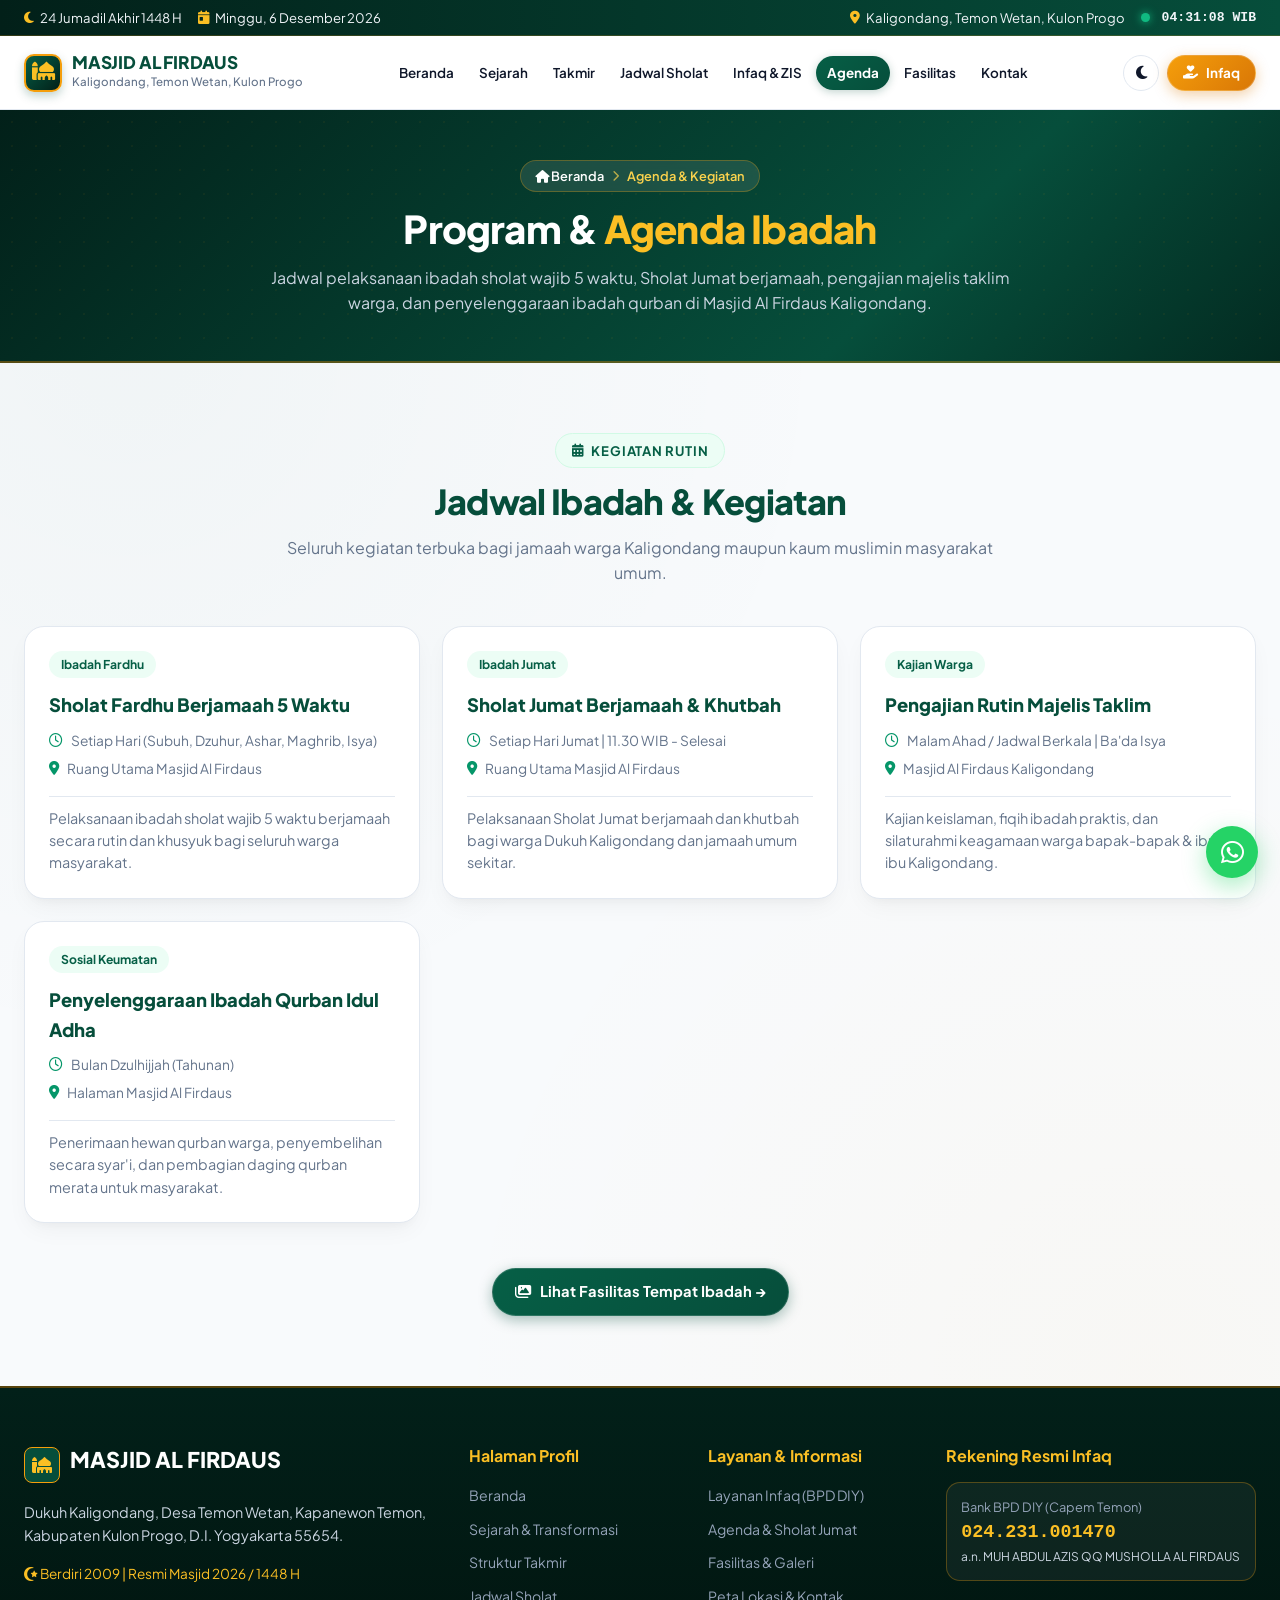
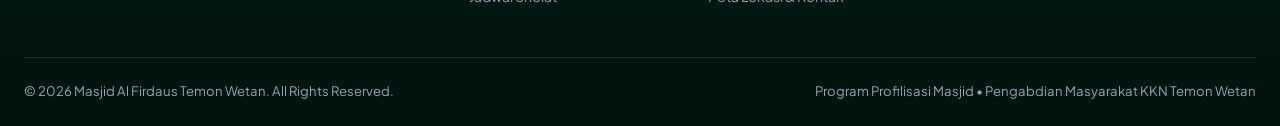
==== agenda.html @ 40cdf9f0 "Inisialisasi Website Resmi Masjid Al Firdaus" ====
<!DOCTYPE html>
<html lang="id" data-theme="light">
<head>
  <meta charset="UTF-8">
  <meta name="viewport" content="width=device-width, initial-scale=1.0">
  <title>Agenda & Program Kegiatan | Masjid Al Firdaus Temon Wetan</title>
  <meta name="description" content="Agenda ibadah rutin, jadwal Sholat Jumat, bimbingan mengaji anak-anak warga, pengajian majelis taklim, dan kegiatan pemuda masjid di Masjid Al Firdaus Kaligondang.">

  <!-- Favicon -->
  <link rel="icon" href="data:image/svg+xml,<svg xmlns=%22http://www.w3.org/2000/svg%22 viewBox=%220 0 100 100%22><text y=%22.9em%22 font-size=%2290%22>🕌</text></svg>">

  <!-- Google Fonts Preconnect -->
  <link rel="preconnect" href="https://fonts.googleapis.com">
  <link rel="preconnect" href="https://fonts.gstatic.com" crossorigin>
  <link href="https://fonts.googleapis.com/css2?family=Amiri:ital,wght@0,400;0,700;1,400&family=Plus+Jakarta+Sans:wght@300;400;500;600;700;800&display=swap" rel="stylesheet">

  <!-- Font Awesome 6 -->
  <link rel="stylesheet" href="https://cdnjs.cloudflare.com/ajax/libs/font-awesome/6.5.1/css/all.min.css" />

  <!-- CSS -->
  <link rel="stylesheet" href="css/animations.css">
  <link rel="stylesheet" href="css/style.css">
</head>
<body>

  <!-- Top Bar -->
  <div class="top-bar">
    <div class="container top-bar-inner">
      <div class="top-bar-left">
        <div class="top-bar-item">
          <i class="fa-solid fa-moon"></i>
          <span id="header-hijri-date">4 Muharram 1448 H</span>
        </div>
        <div class="top-bar-item">
          <i class="fa-solid fa-calendar-day"></i>
          <span id="header-masehi-date">Memuat tanggal...</span>
        </div>
      </div>
      <div class="top-bar-right">
        <div class="top-bar-item">
          <i class="fa-solid fa-location-dot"></i>
          <span>Kaligondang, Temon Wetan, Kulon Progo</span>
        </div>
        <div class="top-bar-item">
          <span class="live-dot"></span>
          <span id="live-clock" style="font-family: monospace; font-weight: 700;">--:--:-- WIB</span>
        </div>
      </div>
    </div>
  </div>

  <!-- Header -->
  <header class="header">
    <div class="container header-inner">
      <a href="index.html" class="brand-logo">
        <div class="logo-emblem">
          <i class="fa-solid fa-mosque"></i>
        </div>
        <div class="brand-text">
          <span class="brand-title">MASJID AL FIRDAUS</span>
          <span class="brand-subtitle">Kaligondang, Temon Wetan, Kulon Progo</span>
        </div>
      </a>

      <nav class="nav-menu" id="nav-menu">
        <a href="index.html" class="nav-link">Beranda</a>
        <a href="sejarah.html" class="nav-link">Sejarah</a>
        <a href="takmir.html" class="nav-link">Takmir</a>
        <a href="jadwal-sholat.html" class="nav-link">Jadwal Sholat</a>
        <a href="infaq.html" class="nav-link">Infaq & ZIS</a>
        <a href="agenda.html" class="nav-link active">Agenda</a>
        <a href="fasilitas.html" class="nav-link">Fasilitas</a>
        <a href="kontak.html" class="nav-link">Kontak</a>
      </nav>

      <div class="nav-actions">
        <button class="btn-icon" id="theme-toggle" title="Ganti Mode Gelap/Terang" aria-label="Ganti Tema">
          <i class="fa-solid fa-moon"></i>
        </button>
        <a href="infaq.html" class="btn btn-gold btn-sm nav-btn-infaq">
          <i class="fa-solid fa-hand-holding-heart"></i> Infaq
        </a>
        <button class="btn-icon mobile-toggle" id="mobile-toggle" aria-label="Buka Menu">
          <i class="fa-solid fa-bars"></i>
        </button>
      </div>
    </div>
  </header>

  <main>
    <!-- Page Header Banner -->
    <section class="page-header-banner">
      <div class="container page-header-content">
        <div class="breadcrumb">
          <a href="index.html"><i class="fa-solid fa-house"></i> Beranda</a>
          <i class="fa-solid fa-chevron-right" style="font-size: 0.7rem; opacity: 0.7;"></i>
          <span>Agenda & Kegiatan</span>
        </div>
        <h1 class="page-banner-title">
          Program & <span>Agenda Ibadah</span>
        </h1>
        <p class="page-banner-desc">
          Jadwal pelaksanaan ibadah sholat wajib 5 waktu, Sholat Jumat berjamaah, pengajian majelis taklim warga, dan penyelenggaraan ibadah qurban di Masjid Al Firdaus Kaligondang.
        </p>
      </div>
    </section>

    <!-- Agenda Content Section -->
    <section class="section">
      <div class="container">
        <div class="section-header">
          <span class="section-badge"><i class="fa-solid fa-calendar-days"></i> Kegiatan Rutin</span>
          <h2 class="section-title">Jadwal Ibadah & Kegiatan</h2>
          <p class="section-subtitle">
            Seluruh kegiatan terbuka bagi jamaah warga Kaligondang maupun kaum muslimin masyarakat umum.
          </p>
        </div>

        <div class="agenda-grid" id="agenda-grid-container">
          <!-- Rendered dynamically by js/app.js -->
        </div>

        <div style="margin-top: 45px; text-align: center;">
          <a href="fasilitas.html" class="btn btn-primary">
            <i class="fa-solid fa-images"></i> Lihat Fasilitas Tempat Ibadah &rarr;
          </a>
        </div>
      </div>
    </section>
  </main>

  <!-- Footer -->
  <footer class="footer">
    <div class="container">
      <div class="footer-grid">
        <div>
          <div style="display: flex; align-items: center; gap: 10px; margin-bottom: 14px;">
            <div style="width: 36px; height: 36px; border-radius: 8px; background: var(--primary-900); border: 1px solid var(--gold-500); display: flex; align-items: center; justify-content: center; color: var(--gold-400);">
              <i class="fa-solid fa-mosque"></i>
            </div>
            <span class="footer-brand-title">MASJID AL FIRDAUS</span>
          </div>
          <p class="footer-desc">
            Dukuh Kaligondang, Desa Temon Wetan, Kapanewon Temon, Kabupaten Kulon Progo, D.I. Yogyakarta 55654.
          </p>
          <div style="font-size: 0.85rem; color: var(--gold-400);">
            <i class="fa-solid fa-star-and-crescent"></i> Berdiri 2009 | Resmi Masjid 2026 / 1448 H
          </div>
        </div>

        <div>
          <h4 class="footer-col-title">Halaman Profil</h4>
          <ul class="footer-links">
            <li><a href="index.html">Beranda</a></li>
            <li><a href="sejarah.html">Sejarah & Transformasi</a></li>
            <li><a href="takmir.html">Struktur Takmir</a></li>
            <li><a href="jadwal-sholat.html">Jadwal Sholat</a></li>
          </ul>
        </div>

        <div>
          <h4 class="footer-col-title">Layanan & Informasi</h4>
          <ul class="footer-links">
            <li><a href="infaq.html">Layanan Infaq (BPD DIY)</a></li>
            <li><a href="agenda.html">Agenda & Sholat Jumat</a></li>
            <li><a href="fasilitas.html">Fasilitas & Galeri</a></li>
            <li><a href="kontak.html">Peta Lokasi & Kontak</a></li>
          </ul>
        </div>

        <div>
          <h4 class="footer-col-title">Rekening Resmi Infaq</h4>
          <div style="background: rgba(255,255,255,0.05); padding: 14px; border-radius: var(--radius-md); border: 1px solid rgba(245,158,11,0.3); margin-bottom: 12px;">
            <div style="font-size: 0.8rem; color: #94a3b8;">Bank BPD DIY (Capem Temon)</div>
            <div style="font-family: monospace; font-size: 1.15rem; font-weight: 800; color: var(--gold-400);">024.231.001470</div>
            <div style="font-size: 0.75rem; color: #cbd5e1;">a.n. MUH ABDUL AZIS QQ MUSHOLLA AL FIRDAUS</div>
          </div>
        </div>
      </div>

      <div class="footer-bottom">
        <div>&copy; 2026 Masjid Al Firdaus Temon Wetan. All Rights Reserved.</div>
        <div>Program Profilisasi Masjid &bull; Pengabdian Masyarakat KKN Temon Wetan</div>
      </div>
    </div>
  </footer>

  <a href="https://wa.me/6281229423441?text=Assalamu%27alaikum%20Pengurus%20Masjid%20Al%20Firdaus%20Temon%20Wetan" target="_blank" rel="noopener noreferrer" class="floating-wa-btn" title="Hubungi Takmir via WhatsApp">
    <i class="fa-brands fa-whatsapp"></i>
  </a>

  <!-- Scripts -->
  <script src="js/data-takmir.js"></script>
  <script src="js/prayer-times.js"></script>
  <script src="js/app.js"></script>
</body>
</html>
---- css/animations.css ----
/**
 * Animations & Micro-interactions - Masjid Al Firdaus
 */

@keyframes fadeIn {
  from {
    opacity: 0;
    transform: translateY(16px);
  }
  to {
    opacity: 1;
    transform: translateY(0);
  }
}

@keyframes fadeInScale {
  from {
    opacity: 0;
    transform: scale(0.95);
  }
  to {
    opacity: 1;
    transform: scale(1);
  }
}

@keyframes pulseGlow {
  0%, 100% {
    box-shadow: 0 0 15px rgba(245, 158, 11, 0.4), 0 0 30px rgba(16, 185, 129, 0.2);
    border-color: rgba(245, 158, 11, 0.8);
  }
  50% {
    box-shadow: 0 0 25px rgba(245, 158, 11, 0.8), 0 0 45px rgba(16, 185, 129, 0.4);
    border-color: rgba(245, 158, 11, 1);
  }
}

@keyframes liveBadgePulse {
  0%, 100% {
    opacity: 1;
    transform: scale(1);
  }
  50% {
    opacity: 0.6;
    transform: scale(1.15);
  }
}

@keyframes floatSoft {
  0%, 100% {
    transform: translateY(0px);
  }
  50% {
    transform: translateY(-8px);
  }
}

@keyframes shimmer {
  0% {
    background-position: -200% 0;
  }
  100% {
    background-position: 200% 0;
  }
}

/* Helper animation classes */
.animate-fade-in {
  animation: fadeIn 0.6s cubic-bezier(0.16, 1, 0.3, 1) forwards;
}

.animate-pulse-glow {
  animation: pulseGlow 2.5s infinite ease-in-out;
}

.animate-float {
  animation: floatSoft 4s ease-in-out infinite;
}

.live-dot {
  display: inline-block;
  width: 9px;
  height: 9px;
  border-radius: 50%;
  background-color: #10b981;
  box-shadow: 0 0 8px #10b981;
  animation: liveBadgePulse 1.8s infinite;
  margin-right: 6px;
}

.gold-shimmer {
  background: linear-gradient(90deg, #f59e0b 0%, #fef3c7 50%, #f59e0b 100%);
  background-size: 200% auto;
  color: transparent;
  -webkit-background-clip: text;
  background-clip: text;
  animation: shimmer 3s infinite linear;
}
---- css/style.css ----
/**
 * Master Stylesheet - Website Resmi Masjid Al Firdaus
 * Lokasi: Kaligondang, Temon Wetan, Kapanewon Temon, Kulon Progo, D.I. Yogyakarta
 */

:root {
  /* Islamic Emerald & Gold Color Tokens */
  --primary-950: #022019;
  --primary-900: #064e3b;
  --primary-800: #065f46;
  --primary-700: #047857;
  --primary-600: #059669;
  --primary-500: #10b981;
  --primary-400: #34d399;
  --primary-100: #d1fae5;
  --primary-50:  #ecfdf5;

  --gold-700: #b45309;
  --gold-600: #d97706;
  --gold-500: #f59e0b;
  --gold-400: #fbbf24;
  --gold-300: #fcd34d;
  --gold-100: #fef3c7;
  --gold-50:  #fffbeb;

  /* Theme Defaults (Light Theme) */
  --bg-body: #f8fafc;
  --bg-surface: #ffffff;
  --bg-surface-alt: #f1f5f9;
  --bg-surface-glass: rgba(255, 255, 255, 0.94);
  --border-color: #e2e8f0;
  --border-light: rgba(226, 232, 240, 0.8);
  --border-gold: rgba(245, 158, 11, 0.35);

  --text-main: #0f172a;
  --text-heading: #064e3b;
  --text-muted: #64748b;
  --text-inverse: #ffffff;

  --card-shadow: 0 10px 25px -5px rgba(0, 0, 0, 0.05), 0 8px 10px -6px rgba(0, 0, 0, 0.03);
  --card-shadow-hover: 0 20px 30px -10px rgba(6, 78, 59, 0.12), 0 10px 15px -5px rgba(245, 158, 11, 0.08);

  --radius-sm: 8px;
  --radius-md: 14px;
  --radius-lg: 20px;
  --radius-full: 9999px;

  --font-sans: 'Plus Jakarta Sans', -apple-system, BlinkMacSystemFont, 'Segoe UI', Roboto, sans-serif;
  --font-arabic: 'Amiri', serif;

  --nav-height: 74px;
  --transition: all 0.25s cubic-bezier(0.4, 0, 0.2, 1);
}

/* Dark Theme Variables */
[data-theme="dark"] {
  --bg-body: #071510;
  --bg-surface: #0e241c;
  --bg-surface-alt: #132f25;
  --bg-surface-glass: rgba(14, 36, 28, 0.95);
  --border-color: #1b4536;
  --border-light: rgba(27, 69, 54, 0.8);
  --border-gold: rgba(245, 158, 11, 0.45);

  --text-main: #e2e8f0;
  --text-heading: #fcd34d;
  --text-muted: #94a3b8;
  --text-inverse: #071510;

  --card-shadow: 0 10px 25px -5px rgba(0, 0, 0, 0.5);
  --card-shadow-hover: 0 20px 35px -10px rgba(16, 185, 129, 0.2), 0 10px 20px -5px rgba(245, 158, 11, 0.15);
}

/* Base & Reset */
*, *::before, *::after {
  box-sizing: border-box;
  margin: 0;
  padding: 0;
}

html {
  scroll-behavior: smooth;
  font-size: 16px;
}

body {
  font-family: var(--font-sans);
  background-color: var(--bg-body);
  color: var(--text-main);
  line-height: 1.6;
  overflow-x: hidden;
  transition: background-color 0.3s ease, color 0.3s ease;
  background-image: 
    radial-gradient(circle at 10% 20%, rgba(6, 78, 59, 0.03) 0%, transparent 40%),
    radial-gradient(circle at 90% 80%, rgba(245, 158, 11, 0.03) 0%, transparent 40%);
}

a {
  text-decoration: none;
  color: inherit;
}

img {
  max-width: 100%;
  height: auto;
  display: block;
}

ul {
  list-style: none;
}

button, input, textarea, select {
  font-family: inherit;
  font-size: inherit;
}

/* Container */
.container {
  width: 100%;
  max-width: 1280px;
  margin: 0 auto;
  padding: 0 24px;
}

/* Section Common */
.section {
  padding: 70px 0;
  position: relative;
}

.section-alt {
  background-color: var(--bg-surface-alt);
}

.section-header {
  text-align: center;
  max-width: 760px;
  margin: 0 auto 40px auto;
}

.section-badge {
  display: inline-flex;
  align-items: center;
  gap: 8px;
  padding: 6px 16px;
  background-color: var(--primary-50);
  color: var(--primary-800);
  border: 1px solid var(--primary-100);
  border-radius: var(--radius-full);
  font-size: 0.82rem;
  font-weight: 700;
  text-transform: uppercase;
  letter-spacing: 0.06em;
  margin-bottom: 12px;
}

[data-theme="dark"] .section-badge {
  background-color: var(--primary-900);
  color: var(--gold-300);
  border-color: var(--border-gold);
}

.section-title {
  font-size: 2.15rem;
  font-weight: 800;
  color: var(--text-heading);
  line-height: 1.25;
  margin-bottom: 12px;
  letter-spacing: -0.02em;
}

.section-subtitle {
  font-size: 1rem;
  color: var(--text-muted);
}

/* Typography Enhancements */
.arabic-text {
  font-family: var(--font-arabic);
  direction: rtl;
  font-size: 1.65rem;
  line-height: 1.85;
  color: var(--gold-600);
}

[data-theme="dark"] .arabic-text {
  color: var(--gold-400);
}

/* ==========================================================================
   MULTI-PAGE BANNER & BREADCRUMB
   ========================================================================== */
.page-header-banner {
  background: linear-gradient(135deg, var(--primary-950) 0%, var(--primary-900) 70%, #032b21 100%);
  color: #ffffff;
  padding: 50px 0 45px 0;
  position: relative;
  overflow: hidden;
  border-bottom: 2px solid var(--border-gold);
}

.page-header-banner::before {
  content: '';
  position: absolute;
  top: 0;
  left: 0;
  width: 100%;
  height: 100%;
  background-image: radial-gradient(rgba(245, 158, 11, 0.15) 1px, transparent 1px);
  background-size: 24px 24px;
  opacity: 0.35;
}

.page-header-content {
  position: relative;
  z-index: 2;
  text-align: center;
  max-width: 820px;
  margin: 0 auto;
}

.breadcrumb {
  display: inline-flex;
  align-items: center;
  gap: 8px;
  background: rgba(255, 255, 255, 0.1);
  backdrop-filter: blur(8px);
  padding: 5px 14px;
  border-radius: var(--radius-full);
  font-size: 0.8rem;
  font-weight: 600;
  color: var(--gold-300);
  margin-bottom: 14px;
  border: 1px solid rgba(245, 158, 11, 0.3);
}

.breadcrumb a {
  color: #ffffff;
  transition: var(--transition);
}

.breadcrumb a:hover {
  color: var(--gold-400);
}

.page-banner-title {
  font-size: 2.4rem;
  font-weight: 800;
  color: #ffffff;
  line-height: 1.2;
  margin-bottom: 12px;
  letter-spacing: -0.02em;
}

.page-banner-title span {
  color: var(--gold-400);
}

.page-banner-desc {
  font-size: 1rem;
  color: #cbd5e1;
  line-height: 1.6;
}

/* ==========================================================================
   TOP BAR (HIJRI DATE & LIVE CLOCK)
   ========================================================================== */
.top-bar {
  background: linear-gradient(90deg, var(--primary-950) 0%, var(--primary-900) 100%);
  color: #f1f5f9;
  font-size: 0.82rem;
  padding: 7px 0;
  border-bottom: 1px solid rgba(245, 158, 11, 0.2);
}

.top-bar-inner {
  display: flex;
  justify-content: space-between;
  align-items: center;
  flex-wrap: wrap;
  gap: 12px;
}

.top-bar-left, .top-bar-right {
  display: flex;
  align-items: center;
  gap: 16px;
}

.top-bar-item {
  display: flex;
  align-items: center;
  gap: 6px;
}

.top-bar-item i {
  color: var(--gold-400);
}

/* ==========================================================================
   HEADER & NAVBAR (CLEAN, PROPORTIONAL & SPACIOUS)
   ========================================================================== */
.header {
  position: sticky;
  top: 0;
  z-index: 1000;
  height: var(--nav-height);
  background-color: var(--bg-surface-glass);
  backdrop-filter: blur(16px);
  -webkit-backdrop-filter: blur(16px);
  border-bottom: 1px solid var(--border-color);
  transition: var(--transition);
}

.header.scrolled {
  box-shadow: 0 4px 20px rgba(0, 0, 0, 0.08);
  height: 66px;
}

.header-inner {
  display: flex;
  justify-content: space-between;
  align-items: center;
  height: 100%;
  gap: 12px;
  width: 100%;
}

.brand-logo {
  display: flex;
  align-items: center;
  gap: 10px;
  flex-shrink: 0;
  text-decoration: none;
}

.logo-emblem {
  width: 38px;
  height: 38px;
  border-radius: 10px;
  background: linear-gradient(135deg, var(--primary-800) 0%, var(--primary-950) 100%);
  border: 2px solid var(--gold-500);
  display: flex;
  align-items: center;
  justify-content: center;
  color: var(--gold-400);
  font-size: 1.15rem;
  box-shadow: 0 4px 10px rgba(6, 78, 59, 0.25);
  flex-shrink: 0;
}

.brand-text {
  display: flex;
  flex-direction: column;
}

.brand-title {
  font-size: 1.08rem;
  font-weight: 800;
  color: var(--text-heading);
  letter-spacing: -0.01em;
  line-height: 1.15;
  white-space: nowrap;
}

.brand-subtitle {
  font-size: 0.72rem;
  color: var(--text-muted);
  font-weight: 500;
  white-space: nowrap;
}

/* Nav Menu: Flex Center, Perfectly Aligned */
.nav-menu {
  display: flex;
  align-items: center;
  justify-content: center;
  gap: 3px;
}

.nav-link {
  display: inline-flex;
  align-items: center;
  justify-content: center;
  text-align: center;
  white-space: nowrap;
  padding: 6px 11px;
  height: 34px;
  border-radius: var(--radius-full);
  font-size: 0.84rem;
  font-weight: 600;
  line-height: 1;
  color: var(--text-main);
  transition: var(--transition);
  text-decoration: none;
}

.nav-link:hover {
  color: var(--primary-700);
  background-color: var(--primary-50);
}

.nav-link.active {
  color: #ffffff;
  background: linear-gradient(135deg, var(--primary-800) 0%, var(--primary-900) 100%);
  box-shadow: 0 2px 8px rgba(6, 78, 59, 0.25);
  font-weight: 700;
}

[data-theme="dark"] .nav-link:hover {
  color: var(--gold-300);
  background-color: var(--primary-900);
}

[data-theme="dark"] .nav-link.active {
  color: #071510;
  background: linear-gradient(135deg, var(--gold-400) 0%, var(--gold-500) 100%);
  box-shadow: 0 2px 10px rgba(245, 158, 11, 0.35);
  font-weight: 800;
}

.nav-actions {
  display: flex;
  align-items: center;
  gap: 8px;
  flex-shrink: 0;
}

.nav-btn-infaq {
  display: inline-flex;
  align-items: center;
  justify-content: center;
  gap: 6px;
  padding: 6px 14px;
  height: 34px;
  font-size: 0.82rem;
  font-weight: 700;
  border-radius: var(--radius-full);
  white-space: nowrap;
  flex-shrink: 0;
}

.btn-icon {
  width: 36px;
  height: 36px;
  border-radius: 50%;
  border: 1px solid var(--border-color);
  background-color: var(--bg-surface);
  color: var(--text-main);
  display: flex;
  align-items: center;
  justify-content: center;
  cursor: pointer;
  transition: var(--transition);
  flex-shrink: 0;
  font-size: 0.95rem;
}

.btn-icon:hover {
  background-color: var(--bg-surface-alt);
  color: var(--gold-600);
  transform: translateY(-2px);
}

.mobile-toggle {
  display: none;
}

/* ==========================================================================
   BUTTONS
   ========================================================================== */
.btn {
  display: inline-flex;
  align-items: center;
  justify-content: center;
  gap: 8px;
  padding: 11px 22px;
  border-radius: var(--radius-full);
  font-weight: 700;
  font-size: 0.92rem;
  cursor: pointer;
  transition: var(--transition);
  border: none;
  text-align: center;
  white-space: nowrap;
}

.btn-primary {
  background: linear-gradient(135deg, var(--primary-800) 0%, var(--primary-900) 100%);
  color: #ffffff;
  box-shadow: 0 4px 14px rgba(6, 78, 59, 0.35);
  border: 1px solid rgba(255, 255, 255, 0.15);
}

.btn-primary:hover {
  background: linear-gradient(135deg, var(--primary-700) 0%, var(--primary-800) 100%);
  box-shadow: 0 6px 20px rgba(6, 78, 59, 0.45);
  transform: translateY(-2px);
}

.btn-gold {
  background: linear-gradient(135deg, var(--gold-500) 0%, var(--gold-600) 100%);
  color: #ffffff;
  box-shadow: 0 4px 14px rgba(217, 119, 6, 0.35);
  border: 1px solid rgba(255, 255, 255, 0.2);
}

.btn-gold:hover {
  background: linear-gradient(135deg, var(--gold-400) 0%, var(--gold-500) 100%);
  box-shadow: 0 6px 20px rgba(217, 119, 6, 0.45);
  transform: translateY(-2px);
}

.btn-outline {
  background-color: transparent;
  color: var(--text-heading);
  border: 2px solid var(--primary-700);
}

.btn-outline:hover {
  background-color: var(--primary-700);
  color: #ffffff;
  transform: translateY(-2px);
}

.btn-sm {
  padding: 7px 15px;
  font-size: 0.84rem;
  height: 36px;
}

/* ==========================================================================
   HERO SECTION
   ========================================================================== */
.hero {
  position: relative;
  min-height: 560px;
  padding: 65px 0 95px 0;
  display: flex;
  align-items: center;
  background: linear-gradient(135deg, var(--primary-950) 0%, var(--primary-900) 60%, #032b21 100%);
  color: #ffffff;
  overflow: hidden;
}

.hero-bg-overlay {
  position: absolute;
  top: 0;
  left: 0;
  width: 100%;
  height: 100%;
  background: url('../assets/images/hero-masjid.jpg') center/cover no-repeat;
  opacity: 0.22;
  filter: saturate(1.2);
  z-index: 1;
}

.hero-pattern {
  position: absolute;
  top: 0;
  left: 0;
  width: 100%;
  height: 100%;
  background-image: radial-gradient(rgba(245, 158, 11, 0.15) 1px, transparent 1px);
  background-size: 24px 24px;
  opacity: 0.4;
  z-index: 2;
}

.hero-content {
  position: relative;
  z-index: 3;
  display: grid;
  grid-template-columns: 1.15fr 0.85fr;
  gap: 40px;
  align-items: center;
}

.hero-badge-group {
  display: flex;
  flex-wrap: wrap;
  gap: 10px;
  margin-bottom: 18px;
}

.hero-badge {
  display: inline-flex;
  align-items: center;
  gap: 8px;
  padding: 5px 13px;
  border-radius: var(--radius-full);
  font-size: 0.8rem;
  font-weight: 700;
  backdrop-filter: blur(8px);
}

.hero-badge.highlight {
  background-color: rgba(245, 158, 11, 0.25);
  color: var(--gold-300);
  border: 1px solid rgba(245, 158, 11, 0.5);
}

.hero-badge.status {
  background-color: rgba(16, 185, 129, 0.25);
  color: #6ee7b7;
  border: 1px solid rgba(16, 185, 129, 0.5);
}

.hero-title {
  font-size: 2.9rem;
  font-weight: 800;
  line-height: 1.15;
  margin-bottom: 16px;
  letter-spacing: -0.02em;
}

.hero-title span {
  color: var(--gold-400);
}

.hero-desc {
  font-size: 1.08rem;
  color: #cbd5e1;
  margin-bottom: 24px;
  max-width: 580px;
  line-height: 1.65;
}

.hero-actions {
  display: flex;
  flex-wrap: wrap;
  gap: 12px;
  margin-bottom: 30px;
}

.hero-stats {
  display: grid;
  grid-template-columns: repeat(3, 1fr);
  gap: 16px;
  padding-top: 22px;
  border-top: 1px solid rgba(255, 255, 255, 0.15);
}

.stat-item {
  display: flex;
  flex-direction: column;
}

.stat-val {
  font-size: 1.55rem;
  font-weight: 800;
  color: var(--gold-400);
  line-height: 1.2;
}

.stat-lbl {
  font-size: 0.8rem;
  color: #94a3b8;
}

.hero-image-card {
  position: relative;
  border-radius: var(--radius-lg);
  overflow: hidden;
  border: 2px solid rgba(245, 158, 11, 0.4);
  box-shadow: 0 25px 50px -12px rgba(0, 0, 0, 0.5);
  background: var(--bg-surface);
}

.hero-image-card img {
  width: 100%;
  height: 380px;
  object-fit: cover;
  transition: transform 0.6s ease;
}

.hero-image-card:hover img {
  transform: scale(1.04);
}

.hero-card-floating {
  position: absolute;
  bottom: 18px;
  left: 18px;
  right: 18px;
  padding: 14px 18px;
  background: rgba(6, 78, 59, 0.88);
  backdrop-filter: blur(12px);
  border: 1px solid rgba(245, 158, 11, 0.3);
  border-radius: var(--radius-md);
  color: #ffffff;
}

.floating-header {
  font-size: 0.82rem;
  color: var(--gold-400);
  font-weight: 700;
  margin-bottom: 3px;
}

.floating-text {
  font-size: 0.92rem;
  font-weight: 600;
}

/* ==========================================================================
   REAL-TIME PRAYER TIMES SECTION
   ========================================================================== */
.prayer-section {
  margin-top: -50px;
  position: relative;
  z-index: 10;
}

.prayer-container-card {
  background: var(--bg-surface);
  border-radius: var(--radius-lg);
  padding: 28px;
  box-shadow: var(--card-shadow-hover);
  border: 1px solid var(--border-color);
}

.prayer-header-bar {
  display: flex;
  justify-content: space-between;
  align-items: center;
  flex-wrap: wrap;
  gap: 16px;
  margin-bottom: 22px;
  padding-bottom: 18px;
  border-bottom: 1px solid var(--border-color);
}

.prayer-title-box {
  display: flex;
  align-items: center;
  gap: 12px;
}

.prayer-icon-badge {
  width: 46px;
  height: 46px;
  border-radius: 12px;
  background: linear-gradient(135deg, var(--primary-700) 0%, var(--primary-900) 100%);
  color: var(--gold-400);
  display: flex;
  align-items: center;
  justify-content: center;
  font-size: 1.4rem;
}

.prayer-main-title {
  font-size: 1.3rem;
  font-weight: 800;
  color: var(--text-heading);
  line-height: 1.2;
}

.prayer-loc-tag {
  font-size: 0.84rem;
  color: var(--text-muted);
}

.prayer-countdown-box {
  display: flex;
  align-items: center;
  gap: 10px;
  background: var(--primary-50);
  padding: 8px 18px;
  border-radius: var(--radius-full);
  border: 1px solid var(--primary-100);
}

[data-theme="dark"] .prayer-countdown-box {
  background: var(--primary-900);
  border-color: var(--border-gold);
}

.countdown-label {
  font-size: 0.84rem;
  color: var(--text-muted);
}

[data-theme="dark"] .countdown-label {
  color: #cbd5e1;
}

.countdown-val {
  font-size: 1.1rem;
  font-weight: 800;
  color: var(--gold-600);
  font-family: monospace;
}

[data-theme="dark"] .countdown-val {
  color: var(--gold-400);
}

.prayer-grid {
  display: grid;
  grid-template-columns: repeat(7, 1fr);
  gap: 12px;
}

.prayer-card {
  background: var(--bg-surface-alt);
  border: 1px solid var(--border-color);
  border-radius: var(--radius-md);
  padding: 16px 10px;
  text-align: center;
  transition: var(--transition);
  position: relative;
  display: flex;
  flex-direction: column;
  align-items: center;
  gap: 5px;
}

.prayer-card:hover {
  transform: translateY(-4px);
  box-shadow: var(--card-shadow);
}

.prayer-card i {
  font-size: 1.2rem;
  color: var(--primary-600);
  margin-bottom: 2px;
}

.prayer-card .prayer-name {
  font-size: 0.9rem;
  font-weight: 700;
  color: var(--text-main);
}

.prayer-card .prayer-time {
  font-size: 1.1rem;
  font-weight: 800;
  color: var(--text-heading);
}

.prayer-badge {
  font-size: 0.68rem;
  padding: 2px 6px;
  border-radius: var(--radius-full);
  font-weight: 700;
  display: none;
}

.prayer-card.next-prayer {
  background: linear-gradient(135deg, var(--primary-800) 0%, var(--primary-950) 100%);
  color: #ffffff;
  border: 2px solid var(--gold-400);
  box-shadow: 0 10px 25px -5px rgba(245, 158, 11, 0.4);
  transform: scale(1.04);
}

.prayer-card.next-prayer i {
  color: var(--gold-400);
}

.prayer-card.next-prayer .prayer-name {
  color: var(--gold-300);
}

.prayer-card.next-prayer .prayer-time {
  color: #ffffff;
}

.prayer-card.next-prayer .prayer-badge {
  display: inline-block;
  background-color: var(--gold-500);
  color: #000000;
}

.prayer-card.active-prayer {
  border-color: var(--primary-500);
  background-color: var(--primary-50);
}

[data-theme="dark"] .prayer-card.active-prayer {
  background-color: var(--primary-900);
}

/* ==========================================================================
   PAGE NAV CARDS (HOME GRID)
   ========================================================================== */
.page-links-grid {
  display: grid;
  grid-template-columns: repeat(auto-fill, minmax(280px, 1fr));
  gap: 22px;
  margin-top: 35px;
}

.page-nav-card {
  background: var(--bg-surface);
  border: 1px solid var(--border-color);
  border-radius: var(--radius-lg);
  padding: 26px 22px;
  box-shadow: var(--card-shadow);
  transition: var(--transition);
  display: flex;
  flex-direction: column;
  align-items: flex-start;
  text-decoration: none;
  color: inherit;
  position: relative;
  overflow: hidden;
}

.page-nav-card:hover {
  transform: translateY(-6px);
  box-shadow: var(--card-shadow-hover);
  border-color: var(--gold-500);
}

.page-nav-card-icon {
  width: 50px;
  height: 50px;
  border-radius: 14px;
  background: linear-gradient(135deg, var(--primary-50) 0%, var(--primary-100) 100%);
  color: var(--primary-800);
  display: flex;
  align-items: center;
  justify-content: center;
  font-size: 1.4rem;
  margin-bottom: 16px;
  border: 1px solid var(--primary-200);
  transition: var(--transition);
}

[data-theme="dark"] .page-nav-card-icon {
  background: linear-gradient(135deg, var(--primary-900) 0%, var(--primary-950) 100%);
  color: var(--gold-400);
  border-color: var(--border-gold);
}

.page-nav-card:hover .page-nav-card-icon {
  background: linear-gradient(135deg, var(--primary-800) 0%, var(--primary-950) 100%);
  color: var(--gold-400);
  transform: scale(1.08);
}

.page-nav-card-title {
  font-size: 1.18rem;
  font-weight: 800;
  color: var(--text-heading);
  margin-bottom: 8px;
}

.page-nav-card-desc {
  font-size: 0.88rem;
  color: var(--text-muted);
  line-height: 1.55;
  margin-bottom: 14px;
}

.page-nav-card-arrow {
  display: inline-flex;
  align-items: center;
  gap: 6px;
  font-size: 0.84rem;
  font-weight: 700;
  color: var(--primary-700);
  margin-top: auto;
  transition: var(--transition);
}

[data-theme="dark"] .page-nav-card-arrow {
  color: var(--gold-400);
}

.page-nav-card:hover .page-nav-card-arrow {
  gap: 10px;
}

/* ==========================================================================
   SEJARAH & TRANSFORMASI (COMPACT JOURNEY STEPS GRID)
   ========================================================================== */
.journey-steps-grid {
  display: grid;
  grid-template-columns: repeat(3, 1fr);
  gap: 20px;
  margin-bottom: 35px;
}

.journey-card {
  background: var(--bg-surface);
  border: 1px solid var(--border-color);
  border-radius: var(--radius-lg);
  padding: 24px;
  box-shadow: var(--card-shadow);
  transition: var(--transition);
  display: flex;
  flex-direction: column;
  position: relative;
}

.journey-card:hover {
  transform: translateY(-4px);
  box-shadow: var(--card-shadow-hover);
  border-color: var(--gold-500);
}

.journey-card.featured {
  background: linear-gradient(135deg, var(--primary-900) 0%, var(--primary-950) 100%);
  border: 2px solid var(--gold-500);
  color: #ffffff;
  box-shadow: 0 12px 30px rgba(6, 78, 59, 0.35);
}

.journey-step-header {
  display: flex;
  justify-content: space-between;
  align-items: center;
  margin-bottom: 14px;
}

.journey-step-badge {
  display: inline-flex;
  align-items: center;
  gap: 6px;
  background: var(--primary-50);
  color: var(--primary-800);
  padding: 4px 10px;
  border-radius: var(--radius-full);
  font-size: 0.76rem;
  font-weight: 700;
  border: 1px solid var(--primary-200);
}

[data-theme="dark"] .journey-step-badge {
  background: var(--primary-900);
  color: var(--gold-300);
  border-color: var(--border-gold);
}

.journey-card.featured .journey-step-badge {
  background: rgba(245, 158, 11, 0.2);
  color: var(--gold-300);
  border-color: rgba(245, 158, 11, 0.5);
}

.journey-step-num {
  width: 30px;
  height: 30px;
  border-radius: 50%;
  background: var(--primary-800);
  color: #ffffff;
  display: flex;
  align-items: center;
  justify-content: center;
  font-size: 0.82rem;
  font-weight: 800;
}

.journey-card.featured .journey-step-num {
  background: var(--gold-500);
  color: #000000;
}

.journey-year {
  font-size: 1.45rem;
  font-weight: 800;
  color: var(--gold-600);
  line-height: 1.15;
}

.journey-card.featured .journey-year {
  color: var(--gold-400);
}

.journey-hijri {
  font-size: 0.8rem;
  color: var(--text-muted);
  font-weight: 600;
  margin-bottom: 10px;
  display: flex;
  align-items: center;
  gap: 5px;
}

.journey-card.featured .journey-hijri {
  color: #cbd5e1;
}

.journey-title {
  font-size: 1.1rem;
  font-weight: 800;
  color: var(--text-heading);
  margin-bottom: 8px;
  line-height: 1.3;
}

.journey-card.featured .journey-title {
  color: #ffffff;
}

.journey-desc {
  font-size: 0.88rem;
  color: var(--text-muted);
  line-height: 1.6;
}

.journey-card.featured .journey-desc {
  color: #e2e8f0;
}

.timeline-year-badge {
  display: inline-block;
  background: linear-gradient(135deg, var(--primary-800) 0%, var(--primary-950) 100%);
  color: var(--gold-400);
  padding: 4px 14px;
  border-radius: var(--radius-full);
  font-size: 0.85rem;
  font-weight: 800;
  margin-bottom: 10px;
  border: 1px solid var(--gold-500);
}

.timeline-title {
  font-size: 1.25rem;
  font-weight: 800;
  color: var(--text-heading);
  margin-bottom: 10px;
}

.timeline-desc {
  font-size: 0.95rem;
  color: var(--text-muted);
  line-height: 1.6;
}

/* ==========================================================================
   STRUKTUR TAKMIR & ORGANOGRAM INTERAKTIF
   ========================================================================== */
.board-highlight-card {
  background: linear-gradient(135deg, var(--primary-900) 0%, var(--primary-950) 100%);
  border: 2px solid var(--gold-500);
  border-radius: var(--radius-lg);
  padding: 30px;
  color: #ffffff;
  margin-bottom: 40px;
  box-shadow: 0 15px 35px rgba(6, 78, 59, 0.35);
}

.board-leader-grid {
  display: grid;
  grid-template-columns: repeat(auto-fit, minmax(240px, 1fr));
  gap: 20px;
}

.board-leader-item {
  background: rgba(255, 255, 255, 0.08);
  border: 1px solid rgba(245, 158, 11, 0.3);
  border-radius: var(--radius-md);
  padding: 20px;
  text-align: center;
}

.board-avatar-circle {
  width: 48px;
  height: 48px;
  border-radius: 50%;
  display: flex;
  align-items: center;
  justify-content: center;
  margin: 0 auto 10px auto;
  font-size: 1.3rem;
}

.board-avatar-circle.gold {
  background: var(--gold-500);
  color: #000000;
}

.board-avatar-circle.emerald {
  background: var(--primary-600);
  color: #ffffff;
}

.board-role-badge {
  font-size: 0.76rem;
  font-weight: 700;
  color: var(--gold-300);
  text-transform: uppercase;
  letter-spacing: 0.05em;
}

.board-leader-name {
  font-size: 1.2rem;
  font-weight: 800;
  margin-top: 4px;
  color: #ffffff;
}

.takmir-filter-nav {
  display: flex;
  flex-wrap: wrap;
  justify-content: center;
  gap: 8px;
  margin-bottom: 35px;
}

.filter-btn {
  padding: 7px 16px;
  border-radius: var(--radius-full);
  border: 1px solid var(--border-color);
  background-color: var(--bg-surface);
  color: var(--text-main);
  font-size: 0.85rem;
  font-weight: 600;
  cursor: pointer;
  transition: var(--transition);
}

.filter-btn:hover, .filter-btn.active {
  background-color: var(--primary-800);
  color: #ffffff;
  border-color: var(--primary-800);
  box-shadow: 0 4px 12px rgba(6, 78, 59, 0.2);
}

[data-theme="dark"] .filter-btn.active {
  background-color: var(--gold-600);
  border-color: var(--gold-500);
  color: #000000;
}

.takmir-grid {
  display: grid;
  grid-template-columns: repeat(auto-fill, minmax(280px, 1fr));
  gap: 22px;
}

.takmir-card {
  background: var(--bg-surface);
  border: 1px solid var(--border-color);
  border-radius: var(--radius-lg);
  padding: 22px;
  box-shadow: var(--card-shadow);
  transition: var(--transition);
  display: flex;
  flex-direction: column;
  position: relative;
}

.takmir-card:hover {
  transform: translateY(-6px);
  box-shadow: var(--card-shadow-hover);
  border-color: var(--border-gold);
}

.takmir-card-header {
  display: flex;
  align-items: center;
  gap: 12px;
  margin-bottom: 14px;
}

.takmir-avatar {
  width: 48px;
  height: 48px;
  border-radius: 12px;
  background: linear-gradient(135deg, var(--primary-50) 0%, var(--primary-100) 100%);
  color: var(--primary-800);
  border: 1px solid var(--primary-300);
  display: flex;
  align-items: center;
  justify-content: center;
  font-size: 1.25rem;
}

[data-theme="dark"] .takmir-avatar {
  background: linear-gradient(135deg, var(--primary-900) 0%, var(--primary-950) 100%);
  color: var(--gold-400);
  border-color: var(--border-gold);
}

.takmir-meta {
  display: flex;
  flex-direction: column;
}

.takmir-name {
  font-size: 1.1rem;
  font-weight: 800;
  color: var(--text-heading);
}

.takmir-role {
  font-size: 0.82rem;
  font-weight: 700;
  color: var(--gold-600);
}

[data-theme="dark"] .takmir-role {
  color: var(--gold-400);
}

.takmir-badge {
  display: inline-block;
  align-self: flex-start;
  padding: 3px 10px;
  border-radius: var(--radius-full);
  font-size: 0.74rem;
  font-weight: 700;
  background-color: var(--primary-50);
  color: var(--primary-800);
  margin-bottom: 10px;
}

[data-theme="dark"] .takmir-badge {
  background-color: var(--primary-900);
  color: #a7f3d0;
}

.takmir-desc {
  font-size: 0.88rem;
  color: var(--text-muted);
  line-height: 1.55;
  margin-top: auto;
}

/* Tasks & Roles Box */
.task-breakdown-box {
  margin-top: 50px;
  background: var(--bg-surface);
  border: 1px solid var(--border-color);
  border-radius: var(--radius-lg);
  padding: 32px;
  box-shadow: var(--card-shadow);
}

.task-column-grid {
  display: grid;
  grid-template-columns: repeat(auto-fit, minmax(280px, 1fr));
  gap: 20px;
}

.task-item-card {
  border-left: 3px solid var(--primary-600);
  padding-left: 14px;
}

.task-item-title {
  color: var(--text-heading);
  font-size: 0.96rem;
  font-weight: 800;
}

.task-item-desc {
  font-size: 0.88rem;
  color: var(--text-muted);
  margin-top: 4px;
  line-height: 1.55;
}

/* Vision Mission Grid */
.vision-mission-grid {
  display: grid;
  grid-template-columns: 1fr 1fr;
  gap: 24px;
  margin-top: 35px;
}

.vision-card, .mission-card {
  background: var(--bg-surface);
  border: 1px solid var(--border-color);
  border-radius: var(--radius-lg);
  padding: 28px;
  box-shadow: var(--card-shadow);
}

.tpa-rismas-grid {
  display: grid;
  grid-template-columns: 1fr 1fr;
  gap: 24px;
  margin-top: 40px;
}

.program-highlight-card {
  background: var(--bg-surface);
  border: 1px solid var(--border-color);
  border-radius: var(--radius-lg);
  padding: 28px;
  box-shadow: var(--card-shadow);
}

/* ==========================================================================
   KANAL INFAQ, SEDEKAH & REKENING BANK BPD DIY
   ========================================================================== */
.infaq-container {
  display: grid;
  grid-template-columns: 1fr 1fr;
  gap: 32px;
  align-items: center;
}

.bank-passbook-card {
  background: linear-gradient(135deg, #0b3b2c 0%, #04241a 100%);
  border: 2px solid var(--gold-500);
  border-radius: var(--radius-lg);
  padding: 28px;
  color: #ffffff;
  box-shadow: 0 20px 40px -10px rgba(6, 78, 59, 0.4), 0 0 20px rgba(245, 158, 11, 0.2);
  position: relative;
  overflow: hidden;
}

.bank-passbook-card::before {
  content: '';
  position: absolute;
  top: -50px;
  right: -50px;
  width: 150px;
  height: 150px;
  border-radius: 50%;
  background: radial-gradient(circle, rgba(245, 158, 11, 0.3) 0%, transparent 70%);
}

.bank-card-top {
  display: flex;
  justify-content: space-between;
  align-items: center;
  margin-bottom: 22px;
}

.bank-brand {
  display: flex;
  align-items: center;
  gap: 10px;
}

.bank-logo-text {
  font-size: 1.3rem;
  font-weight: 800;
  color: #ffffff;
  letter-spacing: -0.01em;
}

.bank-branch-badge {
  background: rgba(245, 158, 11, 0.2);
  color: var(--gold-300);
  border: 1px solid rgba(245, 158, 11, 0.4);
  padding: 4px 10px;
  border-radius: var(--radius-full);
  font-size: 0.76rem;
  font-weight: 700;
}

.account-number-box {
  background: rgba(0, 0, 0, 0.3);
  border: 1px dashed rgba(245, 158, 11, 0.5);
  border-radius: var(--radius-md);
  padding: 14px 18px;
  margin-bottom: 18px;
  display: flex;
  justify-content: space-between;
  align-items: center;
}

.account-num-label {
  font-size: 0.76rem;
  color: #94a3b8;
  text-transform: uppercase;
  margin-bottom: 3px;
}

.account-number {
  font-size: 1.5rem;
  font-weight: 800;
  color: var(--gold-400);
  letter-spacing: 0.08em;
  font-family: monospace;
}

.btn-copy {
  background: var(--gold-500);
  color: #000000;
  border: none;
  padding: 8px 14px;
  border-radius: var(--radius-md);
  font-weight: 700;
  font-size: 0.85rem;
  cursor: pointer;
  display: flex;
  align-items: center;
  gap: 6px;
  transition: var(--transition);
}

.btn-copy:hover {
  background: var(--gold-400);
  transform: scale(1.05);
}

.account-holder-info {
  display: flex;
  flex-direction: column;
  gap: 4px;
  margin-bottom: 20px;
}

.holder-label {
  font-size: 0.78rem;
  color: #cbd5e1;
}

.holder-name {
  font-size: 1.05rem;
  font-weight: 800;
  color: #ffffff;
}

.bank-stamp-indicator {
  display: flex;
  align-items: center;
  gap: 10px;
  font-size: 0.8rem;
  color: #cbd5e1;
  border-top: 1px solid rgba(255, 255, 255, 0.15);
  padding-top: 12px;
}

.infaq-info-card {
  display: flex;
  flex-direction: column;
  gap: 18px;
}

.infaq-feature-box {
  background: var(--bg-surface);
  border: 1px solid var(--border-color);
  border-radius: var(--radius-md);
  padding: 18px;
  display: flex;
  gap: 14px;
  align-items: flex-start;
  box-shadow: var(--card-shadow);
}

.infaq-feature-icon {
  width: 42px;
  height: 42px;
  border-radius: 12px;
  background: var(--primary-50);
  color: var(--primary-700);
  display: flex;
  align-items: center;
  justify-content: center;
  font-size: 1.15rem;
  flex-shrink: 0;
}

[data-theme="dark"] .infaq-feature-icon {
  background: var(--primary-900);
  color: var(--gold-400);
}

.infaq-contacts-group {
  display: flex;
  flex-wrap: wrap;
  gap: 10px;
}

/* ==========================================================================
   AGENDA & PROGRAM KEGIATAN
   ========================================================================== */
.agenda-grid {
  display: grid;
  grid-template-columns: repeat(auto-fill, minmax(340px, 1fr));
  gap: 22px;
}

.agenda-card {
  background: var(--bg-surface);
  border: 1px solid var(--border-color);
  border-radius: var(--radius-lg);
  padding: 24px;
  box-shadow: var(--card-shadow);
  transition: var(--transition);
  display: flex;
  flex-direction: column;
}

.agenda-card:hover {
  transform: translateY(-5px);
  box-shadow: var(--card-shadow-hover);
  border-color: var(--border-gold);
}

.agenda-category {
  display: inline-block;
  align-self: flex-start;
  padding: 4px 12px;
  border-radius: var(--radius-full);
  font-size: 0.76rem;
  font-weight: 700;
  background-color: var(--primary-50);
  color: var(--primary-800);
  margin-bottom: 12px;
}

[data-theme="dark"] .agenda-category {
  background-color: var(--primary-900);
  color: var(--gold-300);
}

.agenda-title {
  font-size: 1.15rem;
  font-weight: 800;
  color: var(--text-heading);
  margin-bottom: 10px;
}

.agenda-meta-item {
  display: flex;
  align-items: center;
  gap: 8px;
  font-size: 0.86rem;
  color: var(--text-muted);
  margin-bottom: 6px;
}

.agenda-meta-item i {
  color: var(--primary-600);
}

.agenda-desc {
  font-size: 0.9rem;
  color: var(--text-muted);
  line-height: 1.55;
  margin-top: 10px;
  padding-top: 10px;
  border-top: 1px solid var(--border-color);
}

/* ==========================================================================
   FASILITAS & GALERI
   ========================================================================== */
.facilities-grid {
  display: grid;
  grid-template-columns: repeat(auto-fill, minmax(320px, 1fr));
  gap: 22px;
  margin-bottom: 45px;
}

.facility-card {
  background: var(--bg-surface);
  border: 1px solid var(--border-color);
  border-radius: var(--radius-lg);
  padding: 22px;
  display: flex;
  gap: 14px;
  box-shadow: var(--card-shadow);
  transition: var(--transition);
}

.facility-card:hover {
  transform: translateY(-4px);
  box-shadow: var(--card-shadow-hover);
  border-color: var(--primary-500);
}

.facility-icon {
  width: 44px;
  height: 44px;
  border-radius: 12px;
  background: linear-gradient(135deg, var(--primary-800) 0%, var(--primary-950) 100%);
  color: var(--gold-400);
  display: flex;
  align-items: center;
  justify-content: center;
  font-size: 1.2rem;
  flex-shrink: 0;
}

.gallery-grid {
  display: grid;
  grid-template-columns: repeat(3, 1fr);
  gap: 18px;
}

.gallery-item {
  position: relative;
  border-radius: var(--radius-lg);
  overflow: hidden;
  box-shadow: var(--card-shadow);
  height: 240px;
  cursor: pointer;
}

.gallery-item img {
  width: 100%;
  height: 100%;
  object-fit: cover;
  transition: transform 0.5s ease;
}

.gallery-item:hover img {
  transform: scale(1.08);
}

.gallery-overlay {
  position: absolute;
  inset: 0;
  background: linear-gradient(to top, rgba(0, 0, 0, 0.8) 0%, transparent 60%);
  display: flex;
  flex-direction: column;
  justify-content: flex-end;
  padding: 18px;
  color: #ffffff;
  opacity: 0;
  transition: var(--transition);
}

.gallery-item:hover .gallery-overlay {
  opacity: 1;
}

.gallery-caption {
  font-weight: 700;
  font-size: 0.96rem;
}

/* ==========================================================================
   LOKASI, PETA, FORM & KONTAK
   ========================================================================== */
.location-grid {
  display: grid;
  grid-template-columns: 1fr 1fr;
  gap: 32px;
}

.location-info-card {
  background: var(--bg-surface);
  border: 1px solid var(--border-color);
  border-radius: var(--radius-lg);
  padding: 28px;
  box-shadow: var(--card-shadow);
  display: flex;
  flex-direction: column;
  gap: 18px;
}

.location-item {
  display: flex;
  gap: 14px;
}

.location-icon {
  width: 42px;
  height: 42px;
  border-radius: 12px;
  background: var(--primary-50);
  color: var(--primary-800);
  display: flex;
  align-items: center;
  justify-content: center;
  font-size: 1.15rem;
  flex-shrink: 0;
}

[data-theme="dark"] .location-icon {
  background: var(--primary-900);
  color: var(--gold-400);
}

.map-container {
  border-radius: var(--radius-lg);
  overflow: hidden;
  box-shadow: var(--card-shadow);
  border: 1px solid var(--border-color);
  min-height: 380px;
}

.map-container iframe {
  width: 100%;
  height: 100%;
  min-height: 380px;
  border: none;
}

/* Form Styling */
.form-input, .form-select, .form-textarea {
  width: 100%;
  padding: 11px 14px;
  border-radius: var(--radius-sm);
  border: 1px solid var(--border-color);
  background: var(--bg-surface);
  color: var(--text-main);
  transition: var(--transition);
  font-size: 0.9rem;
}

.form-input:focus, .form-select:focus, .form-textarea:focus {
  outline: none;
  border-color: var(--primary-500);
  box-shadow: 0 0 0 3px rgba(16, 185, 129, 0.2);
}

/* ==========================================================================
   FAQ & PESAN KONTAK
   ========================================================================== */
.faq-accordion {
  display: flex;
  flex-direction: column;
  gap: 12px;
  max-width: 820px;
  margin: 0 auto;
}

.faq-item {
  background: var(--bg-surface);
  border: 1px solid var(--border-color);
  border-radius: var(--radius-md);
  overflow: hidden;
  box-shadow: var(--card-shadow);
}

.faq-question {
  width: 100%;
  padding: 16px 20px;
  display: flex;
  justify-content: space-between;
  align-items: center;
  font-weight: 700;
  font-size: 0.98rem;
  color: var(--text-heading);
  background: transparent;
  border: none;
  cursor: pointer;
  text-align: left;
}

.faq-question i {
  color: var(--primary-600);
  transition: transform 0.3s ease;
}

.faq-item.active .faq-question i {
  transform: rotate(180deg);
}

.faq-answer {
  padding: 0 20px 16px 20px;
  font-size: 0.92rem;
  color: var(--text-muted);
  line-height: 1.6;
  display: none;
}

.faq-item.active .faq-answer {
  display: block;
}

/* ==========================================================================
   LIGHTBOX MODAL & SCROLL-TO-TOP
   ========================================================================== */
.lightbox-modal {
  position: fixed;
  inset: 0;
  background: rgba(0, 0, 0, 0.9);
  backdrop-filter: blur(10px);
  z-index: 99999;
  display: flex;
  flex-direction: column;
  align-items: center;
  justify-content: center;
  opacity: 0;
  visibility: hidden;
  transition: opacity 0.3s ease, visibility 0.3s ease;
  padding: 20px;
}

.lightbox-modal.open {
  opacity: 1;
  visibility: visible;
}

.lightbox-img-wrapper {
  position: relative;
  max-width: 900px;
  max-height: 80vh;
  display: flex;
  flex-direction: column;
  align-items: center;
}

.lightbox-img {
  max-width: 100%;
  max-height: 75vh;
  border-radius: var(--radius-md);
  box-shadow: 0 20px 50px rgba(0, 0, 0, 0.8);
  border: 2px solid var(--gold-500);
}

.lightbox-caption-text {
  margin-top: 14px;
  color: #ffffff;
  font-weight: 700;
  font-size: 1.05rem;
  text-align: center;
}

.lightbox-close-btn {
  position: absolute;
  top: 25px;
  right: 25px;
  width: 44px;
  height: 44px;
  border-radius: 50%;
  background: rgba(255, 255, 255, 0.15);
  color: #ffffff;
  border: none;
  display: flex;
  align-items: center;
  justify-content: center;
  font-size: 1.3rem;
  cursor: pointer;
  transition: var(--transition);
}

.lightbox-close-btn:hover {
  background: var(--gold-500);
  color: #000000;
  transform: scale(1.1);
}

.scroll-to-top-btn {
  position: fixed;
  bottom: 85px;
  right: 22px;
  width: 44px;
  height: 44px;
  border-radius: 50%;
  background: var(--bg-surface);
  color: var(--primary-700);
  border: 1px solid var(--border-color);
  display: flex;
  align-items: center;
  justify-content: center;
  font-size: 1.05rem;
  box-shadow: 0 6px 18px rgba(0, 0, 0, 0.15);
  cursor: pointer;
  z-index: 850;
  opacity: 0;
  visibility: hidden;
  transform: translateY(20px);
  transition: var(--transition);
}

[data-theme="dark"] .scroll-to-top-btn {
  color: var(--gold-400);
  border-color: var(--border-gold);
}

.scroll-to-top-btn.visible {
  opacity: 1;
  visibility: visible;
  transform: translateY(0);
}

.scroll-to-top-btn:hover {
  background: var(--primary-800);
  color: #ffffff;
  transform: translateY(-4px);
}

/* ==========================================================================
   FOOTER
   ========================================================================== */
.footer {
  background: linear-gradient(180deg, var(--primary-950) 0%, #01130e 100%);
  color: #cbd5e1;
  padding: 55px 0 25px 0;
  border-top: 2px solid var(--border-gold);
}

.footer-grid {
  display: grid;
  grid-template-columns: 2fr 1fr 1fr 1.5fr;
  gap: 32px;
  margin-bottom: 40px;
}

.footer-brand-title {
  font-size: 1.35rem;
  font-weight: 800;
  color: #ffffff;
  margin-bottom: 10px;
}

.footer-desc {
  font-size: 0.9rem;
  line-height: 1.6;
  margin-bottom: 16px;
}

.footer-col-title {
  font-size: 1rem;
  font-weight: 700;
  color: var(--gold-400);
  margin-bottom: 14px;
}

.footer-links li {
  margin-bottom: 8px;
}

.footer-links a {
  font-size: 0.88rem;
  color: #94a3b8;
  transition: var(--transition);
}

.footer-links a:hover {
  color: var(--gold-300);
  padding-left: 4px;
}

.footer-bottom {
  padding-top: 22px;
  border-top: 1px solid rgba(255, 255, 255, 0.1);
  display: flex;
  justify-content: space-between;
  align-items: center;
  flex-wrap: wrap;
  gap: 12px;
  font-size: 0.82rem;
  color: #94a3b8;
}

/* ==========================================================================
   TOAST NOTIFICATION & FLOATING ACTION
   ========================================================================== */
.toast-box {
  position: fixed;
  bottom: 30px;
  right: 30px;
  background: var(--primary-900);
  color: #ffffff;
  border: 1px solid var(--gold-500);
  padding: 12px 20px;
  border-radius: var(--radius-md);
  box-shadow: 0 10px 30px rgba(0, 0, 0, 0.4);
  display: flex;
  align-items: center;
  gap: 10px;
  font-weight: 600;
  font-size: 0.9rem;
  z-index: 9999;
  transform: translateY(100px);
  opacity: 0;
  transition: var(--transition);
}

.toast-box.show {
  transform: translateY(0);
  opacity: 1;
}

.floating-wa-btn {
  position: fixed;
  bottom: 22px;
  right: 22px;
  width: 52px;
  height: 52px;
  border-radius: 50%;
  background: #25d366;
  color: #ffffff;
  display: flex;
  align-items: center;
  justify-content: center;
  font-size: 1.65rem;
  box-shadow: 0 8px 25px rgba(37, 211, 102, 0.4);
  z-index: 900;
  transition: var(--transition);
}

.floating-wa-btn:hover {
  transform: scale(1.1);
  box-shadow: 0 12px 30px rgba(37, 211, 102, 0.6);
}

/* ==========================================================================
   RESPONSIVE DESIGN (TABLET & MOBILE)
   ========================================================================== */
@media (max-width: 1024px) {
  .hero-content {
    grid-template-columns: 1fr;
  }
  .hero-image-card {
    display: none;
  }
  .prayer-grid {
    grid-template-columns: repeat(4, 1fr);
  }
  .journey-steps-grid {
    grid-template-columns: 1fr;
  }
  .infaq-container, .location-grid, .vision-mission-grid, .tpa-rismas-grid {
    grid-template-columns: 1fr;
  }
  .footer-grid {
    grid-template-columns: 1fr 1fr;
  }
}

@media (max-width: 992px) {
  .mobile-toggle {
    display: flex;
  }
  .nav-btn-infaq {
    display: none;
  }
  .nav-menu {
    position: fixed;
    top: var(--nav-height);
    left: 0;
    width: 100%;
    background-color: var(--bg-surface);
    flex-direction: column;
    align-items: stretch;
    padding: 18px;
    gap: 6px;
    border-bottom: 1px solid var(--border-color);
    box-shadow: 0 15px 30px rgba(0, 0, 0, 0.15);
    transform: translateY(-160%);
    transition: transform 0.35s cubic-bezier(0.4, 0, 0.2, 1);
    z-index: 999;
    max-height: calc(100vh - var(--nav-height));
    overflow-y: auto;
  }
  .nav-menu.open {
    transform: translateY(0);
  }
  .nav-link {
    width: 100%;
    justify-content: flex-start;
    height: auto;
    padding: 11px 16px;
    font-size: 0.92rem;
    border-radius: var(--radius-md);
    white-space: normal;
  }
}

@media (max-width: 768px) {
  .hero-title {
    font-size: 2.2rem;
  }
  .prayer-grid {
    grid-template-columns: repeat(2, 1fr);
  }
  .gallery-grid {
    grid-template-columns: 1fr;
  }
  .footer-grid {
    grid-template-columns: 1fr;
  }
}
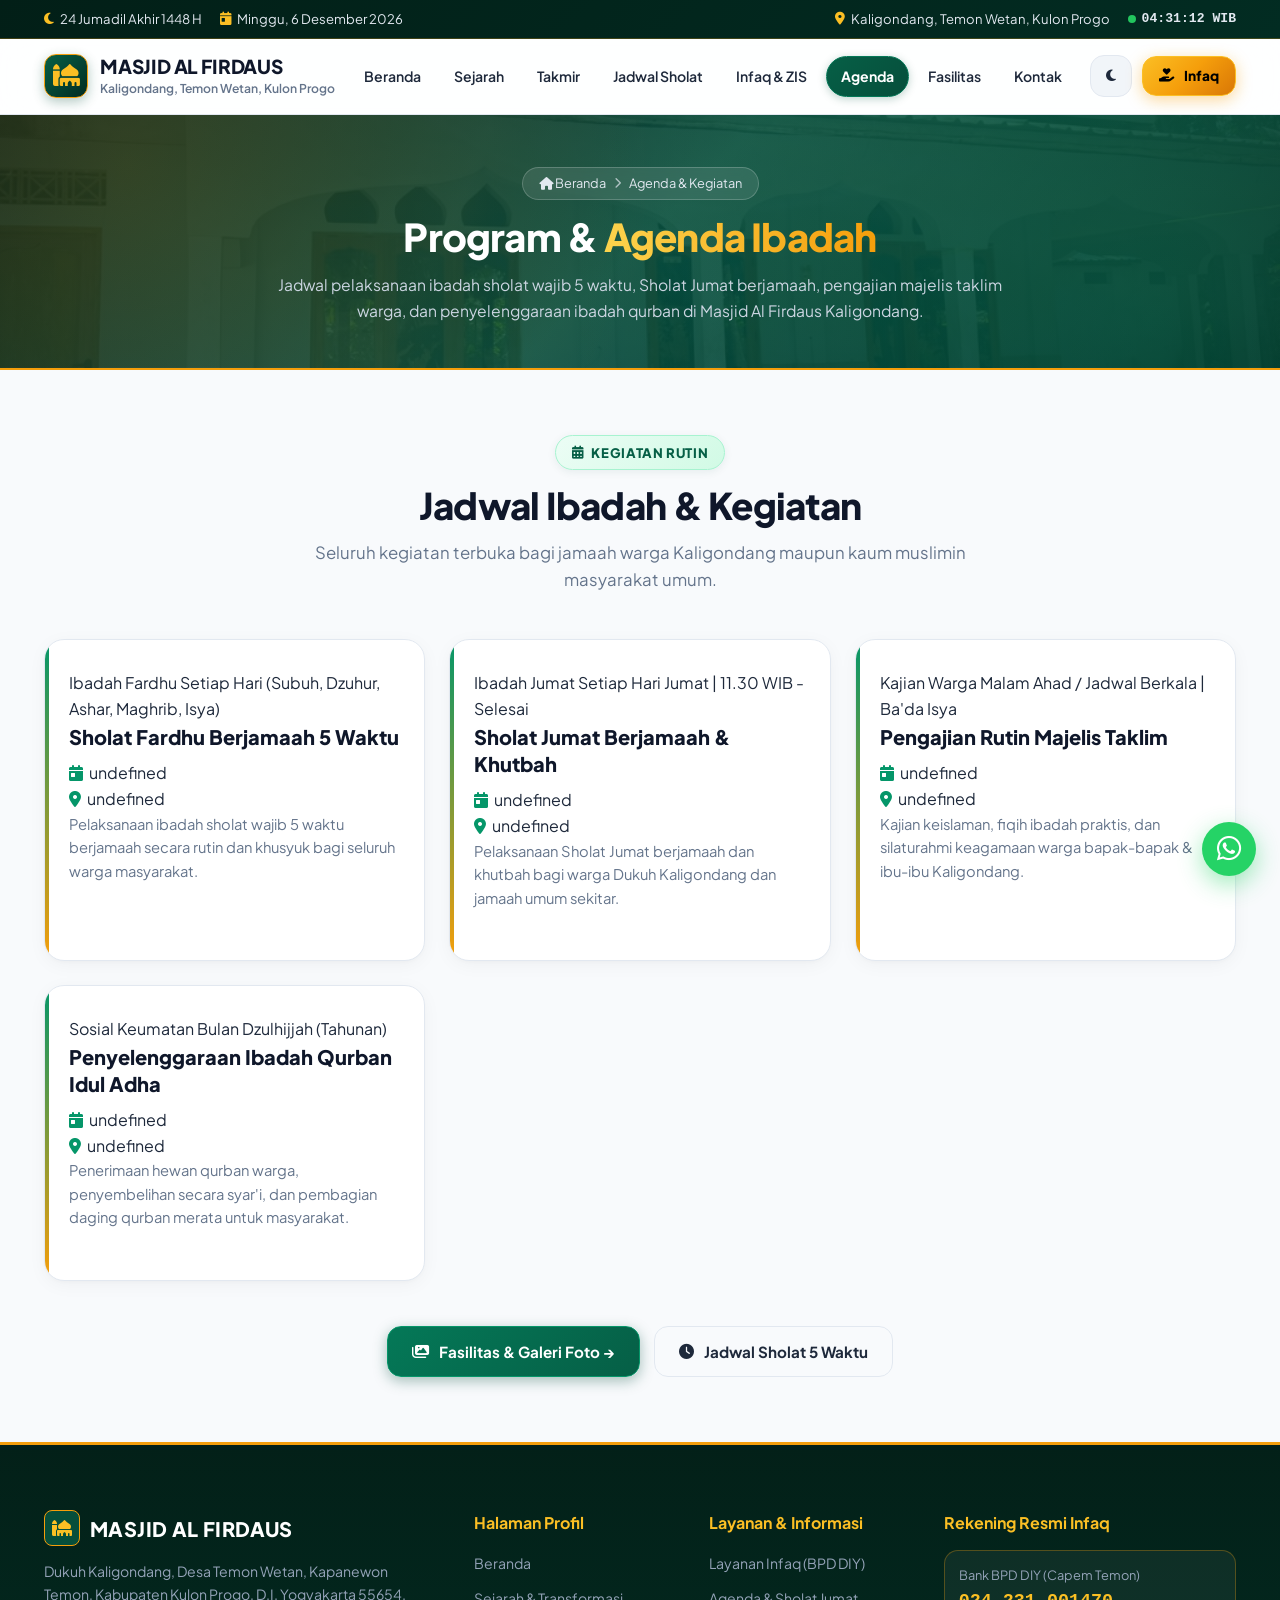
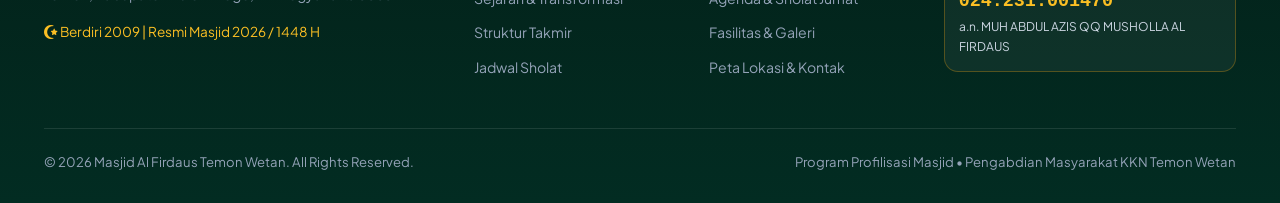
==== commit d6b5f6e2: "feat: perombakan total arsitektur modular css/js, foto asli masjid, dan penyempurnaan menyeluruh ui/" ====
--- a/agenda.html
+++ b/agenda.html
@@ -17,9 +17,10 @@
   <!-- Font Awesome 6 -->
   <link rel="stylesheet" href="https://cdnjs.cloudflare.com/ajax/libs/font-awesome/6.5.1/css/all.min.css" />
 
-  <!-- CSS -->
+  <!-- Modular CSS -->
   <link rel="stylesheet" href="css/animations.css">
-  <link rel="stylesheet" href="css/style.css">
+  <link rel="stylesheet" href="css/global.css">
+  <link rel="stylesheet" href="css/agenda.css">
 </head>
 <body>
 
@@ -120,9 +121,13 @@
           <!-- Rendered dynamically by js/app.js -->
         </div>
 
-        <div style="margin-top: 45px; text-align: center;">
+        <!-- Next Navigation Actions -->
+        <div style="margin-top: 45px; text-align: center; display: flex; justify-content: center; gap: 14px; flex-wrap: wrap;">
           <a href="fasilitas.html" class="btn btn-primary">
-            <i class="fa-solid fa-images"></i> Lihat Fasilitas Tempat Ibadah &rarr;
+            <i class="fa-solid fa-images"></i> Fasilitas & Galeri Foto &rarr;
+          </a>
+          <a href="jadwal-sholat.html" class="btn btn-outline">
+            <i class="fa-solid fa-clock"></i> Jadwal Sholat 5 Waktu
           </a>
         </div>
       </div>
@@ -189,9 +194,10 @@
     <i class="fa-brands fa-whatsapp"></i>
   </a>
 
-  <!-- Scripts -->
+  <!-- Modular Scripts -->
   <script src="js/data-takmir.js"></script>
   <script src="js/prayer-times.js"></script>
-  <script src="js/app.js"></script>
+  <script src="js/global.js"></script>
+  <script src="js/agenda.js"></script>
 </body>
 </html>
--- a/css/animations.css
+++ b/css/animations.css
@@ -1,11 +1,13 @@
 /**
  * Animations & Micro-interactions - Masjid Al Firdaus
+ * Kumpulan Keyframes, Transisi Halus, dan Efek Interaktif
  */
 
-@keyframes fadeIn {
+/* Fade In Up */
+@keyframes fadeInUp {
   from {
     opacity: 0;
-    transform: translateY(16px);
+    transform: translateY(18px);
   }
   to {
     opacity: 1;
@@ -13,49 +15,68 @@
   }
 }
 
-@keyframes fadeInScale {
-  from {
-    opacity: 0;
-    transform: scale(0.95);
+.animate-fade-in {
+  animation: fadeInUp 0.45s cubic-bezier(0.16, 1, 0.3, 1) forwards;
+}
+
+/* Subtle Floating */
+@keyframes floatSubtle {
+  0%, 100% {
+    transform: translateY(0);
   }
-  to {
-    opacity: 1;
-    transform: scale(1);
+  50% {
+    transform: translateY(-5px);
   }
 }
 
-@keyframes pulseGlow {
-  0%, 100% {
-    box-shadow: 0 0 15px rgba(245, 158, 11, 0.4), 0 0 30px rgba(16, 185, 129, 0.2);
-    border-color: rgba(245, 158, 11, 0.8);
+.animate-float {
+  animation: floatSubtle 4s ease-in-out infinite;
+}
+
+/* Pulse Dot for Live Indicator */
+@keyframes pulseDot {
+  0% {
+    transform: scale(0.95);
+    box-shadow: 0 0 0 0 rgba(34, 197, 94, 0.7);
   }
-  50% {
-    box-shadow: 0 0 25px rgba(245, 158, 11, 0.8), 0 0 45px rgba(16, 185, 129, 0.4);
-    border-color: rgba(245, 158, 11, 1);
+  70% {
+    transform: scale(1.15);
+    box-shadow: 0 0 0 8px rgba(34, 197, 94, 0);
+  }
+  100% {
+    transform: scale(0.95);
+    box-shadow: 0 0 0 0 rgba(34, 197, 94, 0);
   }
 }
 
-@keyframes liveBadgePulse {
-  0%, 100% {
-    opacity: 1;
-    transform: scale(1);
+.live-dot {
+  width: 8px;
+  height: 8px;
+  background-color: #22c55e;
+  border-radius: 50%;
+  display: inline-block;
+  animation: pulseDot 2s infinite;
+}
+
+/* Pulse for WhatsApp Floating Button */
+@keyframes pulseWa {
+  0% {
+    box-shadow: 0 0 0 0 rgba(37, 211, 102, 0.6);
   }
-  50% {
-    opacity: 0.6;
-    transform: scale(1.15);
+  70% {
+    box-shadow: 0 0 0 14px rgba(37, 211, 102, 0);
+  }
+  100% {
+    box-shadow: 0 0 0 0 rgba(37, 211, 102, 0);
   }
 }
 
-@keyframes floatSoft {
-  0%, 100% {
-    transform: translateY(0px);
-  }
-  50% {
-    transform: translateY(-8px);
-  }
+.floating-wa-btn {
+  animation: pulseWa 2.8s infinite;
 }
 
-@keyframes shimmer {
+/* Shimmer Highlight Effect */
+@keyframes shimmerGlow {
   0% {
     background-position: -200% 0;
   }
@@ -64,35 +85,22 @@
   }
 }
 
-/* Helper animation classes */
-.animate-fade-in {
-  animation: fadeIn 0.6s cubic-bezier(0.16, 1, 0.3, 1) forwards;
+.shimmer-badge {
+  background: linear-gradient(90deg, rgba(245, 158, 11, 0.15) 0%, rgba(245, 158, 11, 0.4) 50%, rgba(245, 158, 11, 0.15) 100%);
+  background-size: 200% 100%;
+  animation: shimmerGlow 3s infinite;
 }
 
-.animate-pulse-glow {
-  animation: pulseGlow 2.5s infinite ease-in-out;
+/* Halo Glow for Active Prayer Card */
+@keyframes haloGlow {
+  0%, 100% {
+    box-shadow: 0 8px 24px rgba(6, 78, 59, 0.4), 0 0 12px rgba(245, 158, 11, 0.2);
+  }
+  50% {
+    box-shadow: 0 12px 30px rgba(6, 78, 59, 0.6), 0 0 20px rgba(245, 158, 11, 0.45);
+  }
 }
 
-.animate-float {
-  animation: floatSoft 4s ease-in-out infinite;
+.prayer-card.next-prayer {
+  animation: haloGlow 3s ease-in-out infinite;
 }
-
-.live-dot {
-  display: inline-block;
-  width: 9px;
-  height: 9px;
-  border-radius: 50%;
-  background-color: #10b981;
-  box-shadow: 0 0 8px #10b981;
-  animation: liveBadgePulse 1.8s infinite;
-  margin-right: 6px;
-}
-
-.gold-shimmer {
-  background: linear-gradient(90deg, #f59e0b 0%, #fef3c7 50%, #f59e0b 100%);
-  background-size: 200% auto;
-  color: transparent;
-  -webkit-background-clip: text;
-  background-clip: text;
-  animation: shimmer 3s infinite linear;
-}
--- a/css/global.css
+++ b/css/global.css
@@ -0,0 +1,913 @@
+/**
+ * Global Design System & Common Components - Masjid Al Firdaus
+ * Terdiri dari CSS Tokens, Typography, Header, Topbar, Footer, Buttons, Toast & Floating Actions
+ */
+
+/* ==========================================================================
+   CSS CUSTOM PROPERTIES (DESIGN SYSTEM TOKENS)
+   ========================================================================== */
+:root {
+  /* Islamic Deep Emerald Palette */
+  --primary-50: #ecfdf5;
+  --primary-100: #d1fae5;
+  --primary-200: #a7f3d0;
+  --primary-300: #6ee7b7;
+  --primary-400: #34d399;
+  --primary-500: #10b981;
+  --primary-600: #059669;
+  --primary-700: #047857;
+  --primary-800: #065f46;
+  --primary-900: #064e3b;
+  --primary-950: #022c22;
+
+  /* Warm Gold Palette */
+  --gold-50: #fffbeb;
+  --gold-100: #fef3c7;
+  --gold-200: #fde68a;
+  --gold-300: #fcd34d;
+  --gold-400: #fbbf24;
+  --gold-500: #f59e0b;
+  --gold-600: #d97706;
+  --gold-700: #b45309;
+
+  /* Neutral Slate (Light Mode) */
+  --bg-body: #f8fafc;
+  --bg-surface: #ffffff;
+  --bg-surface-alt: #f1f5f9;
+  --text-main: #1e293b;
+  --text-muted: #64748b;
+  --text-heading: #0f172a;
+  --border-color: #e2e8f0;
+  --border-light: #f1f5f9;
+  --border-gold: rgba(245, 158, 11, 0.4);
+
+  /* Glassmorphism Tokens */
+  --glass-bg: rgba(255, 255, 255, 0.85);
+  --glass-border: rgba(255, 255, 255, 0.25);
+  --glass-shadow: 0 8px 32px rgba(0, 0, 0, 0.08);
+
+  /* Shadows & Elevation */
+  --card-shadow: 0 4px 20px -2px rgba(0, 0, 0, 0.05), 0 2px 6px -1px rgba(0, 0, 0, 0.03);
+  --card-shadow-hover: 0 16px 36px -4px rgba(6, 78, 59, 0.18), 0 4px 12px -2px rgba(0, 0, 0, 0.05);
+  --hero-shadow: 0 20px 40px -15px rgba(6, 78, 59, 0.35);
+  --gold-glow: 0 4px 20px rgba(245, 158, 11, 0.3);
+
+  /* Dimensions & Spacing */
+  --radius-sm: 8px;
+  --radius-md: 14px;
+  --radius-lg: 20px;
+  --radius-full: 9999px;
+  --nav-height: 76px;
+  --transition: all 0.28s cubic-bezier(0.4, 0, 0.2, 1);
+}
+
+/* Dark Mode Tokens */
+[data-theme="dark"] {
+  --bg-body: #071813;
+  --bg-surface: #0d2820;
+  --bg-surface-alt: #13352b;
+  --text-main: #cbd5e1;
+  --text-muted: #94a3b8;
+  --text-heading: #f8fafc;
+  --border-color: #1a4237;
+  --border-light: #13352b;
+  --border-gold: rgba(245, 158, 11, 0.35);
+  --glass-bg: rgba(13, 40, 32, 0.85);
+  --glass-border: rgba(245, 158, 11, 0.15);
+  --glass-shadow: 0 8px 32px rgba(0, 0, 0, 0.4);
+  --card-shadow: 0 4px 20px -2px rgba(0, 0, 0, 0.5);
+  --card-shadow-hover: 0 16px 36px -4px rgba(0, 0, 0, 0.7), 0 0 20px rgba(245, 158, 11, 0.2);
+}
+
+/* ==========================================================================
+   BASE & RESET
+   ========================================================================== */
+*, *::before, *::after {
+  box-sizing: border-box;
+  margin: 0;
+  padding: 0;
+}
+
+html {
+  scroll-behavior: smooth;
+  font-size: 16px;
+}
+
+body {
+  font-family: 'Plus Jakarta Sans', -apple-system, BlinkMacSystemFont, 'Segoe UI', Roboto, sans-serif;
+  background-color: var(--bg-body);
+  color: var(--text-main);
+  line-height: 1.65;
+  transition: background-color 0.3s ease, color 0.3s ease;
+  overflow-x: hidden;
+}
+
+.arabic-text {
+  font-family: 'Amiri', serif;
+  font-weight: 700;
+  direction: rtl;
+  letter-spacing: 0.02em;
+}
+
+a {
+  color: inherit;
+  text-decoration: none;
+  transition: var(--transition);
+}
+
+ul, ol {
+  list-style: none;
+}
+
+img {
+  max-width: 100%;
+  height: auto;
+  display: block;
+}
+
+/* Container & Layout */
+.container {
+  width: 100%;
+  max-width: 1240px;
+  margin-left: auto;
+  margin-right: auto;
+  padding-left: 24px;
+  padding-right: 24px;
+}
+
+.section {
+  padding: 65px 0;
+  position: relative;
+}
+
+.section-alt {
+  background-color: var(--bg-surface-alt);
+}
+
+.section-header {
+  text-align: center;
+  max-width: 740px;
+  margin: 0 auto 45px auto;
+}
+
+.section-badge {
+  display: inline-flex;
+  align-items: center;
+  gap: 8px;
+  background: linear-gradient(135deg, var(--primary-50) 0%, var(--primary-100) 100%);
+  color: var(--primary-800);
+  padding: 6px 16px;
+  border-radius: var(--radius-full);
+  font-size: 0.82rem;
+  font-weight: 800;
+  letter-spacing: 0.05em;
+  text-transform: uppercase;
+  margin-bottom: 12px;
+  border: 1px solid var(--primary-200);
+  box-shadow: 0 2px 8px rgba(6, 78, 59, 0.08);
+}
+
+[data-theme="dark"] .section-badge {
+  background: linear-gradient(135deg, var(--primary-900) 0%, #064e3b 100%);
+  color: var(--gold-300);
+  border-color: var(--border-gold);
+}
+
+.section-title {
+  font-size: 2.3rem;
+  font-weight: 800;
+  color: var(--text-heading);
+  letter-spacing: -0.02em;
+  line-height: 1.25;
+  margin-bottom: 12px;
+}
+
+.section-subtitle {
+  font-size: 1.05rem;
+  color: var(--text-muted);
+  line-height: 1.6;
+}
+
+/* ==========================================================================
+   BUTTONS & UI CONTROLS (LUXURY HOVER & GLOW)
+   ========================================================================== */
+.btn {
+  display: inline-flex;
+  align-items: center;
+  justify-content: center;
+  gap: 10px;
+  padding: 12px 24px;
+  border-radius: var(--radius-md);
+  font-weight: 700;
+  font-size: 0.95rem;
+  cursor: pointer;
+  border: none;
+  transition: var(--transition);
+  text-align: center;
+  position: relative;
+  overflow: hidden;
+}
+
+.btn:active {
+  transform: scale(0.98);
+}
+
+.btn-primary {
+  background: linear-gradient(135deg, var(--primary-700) 0%, var(--primary-800) 100%);
+  color: #ffffff;
+  box-shadow: 0 4px 14px rgba(6, 78, 59, 0.35);
+  border: 1px solid var(--primary-600);
+}
+
+.btn-primary:hover {
+  background: linear-gradient(135deg, var(--primary-600) 0%, var(--primary-700) 100%);
+  transform: translateY(-2px) scale(1.02);
+  box-shadow: 0 8px 22px rgba(6, 78, 59, 0.45);
+  color: #ffffff;
+}
+
+.btn-gold {
+  background: linear-gradient(135deg, var(--gold-400) 0%, var(--gold-500) 50%, var(--gold-600) 100%);
+  color: #000000;
+  font-weight: 800;
+  box-shadow: 0 4px 16px rgba(245, 158, 11, 0.4);
+  border: 1px solid var(--gold-400);
+}
+
+.btn-gold:hover {
+  background: linear-gradient(135deg, var(--gold-300) 0%, var(--gold-400) 50%, var(--gold-500) 100%);
+  transform: translateY(-2px) scale(1.02);
+  box-shadow: 0 8px 25px rgba(245, 158, 11, 0.55);
+  color: #000000;
+}
+
+.btn-outline {
+  background-color: transparent;
+  color: var(--text-main);
+  border: 1px solid var(--border-color);
+}
+
+.btn-outline:hover {
+  background-color: var(--bg-surface-alt);
+  border-color: var(--primary-600);
+  color: var(--primary-700);
+}
+
+.btn-sm {
+  padding: 8px 16px;
+  font-size: 0.85rem;
+}
+
+.btn-icon {
+  width: 42px;
+  height: 42px;
+  border-radius: var(--radius-md);
+  display: inline-flex;
+  align-items: center;
+  justify-content: center;
+  background-color: var(--bg-surface-alt);
+  border: 1px solid var(--border-color);
+  color: var(--text-main);
+  cursor: pointer;
+  transition: var(--transition);
+}
+
+.btn-icon:hover {
+  background-color: var(--primary-50);
+  color: var(--primary-700);
+  border-color: var(--primary-300);
+  transform: translateY(-2px);
+}
+
+[data-theme="dark"] .btn-icon:hover {
+  background-color: var(--primary-900);
+  color: var(--gold-400);
+  border-color: var(--border-gold);
+}
+
+/* ==========================================================================
+   TOP BAR & FROSTED GLASS HEADER
+   ========================================================================== */
+.top-bar {
+  background: linear-gradient(135deg, #021f17 0%, var(--primary-950) 100%);
+  color: #e2e8f0;
+  font-size: 0.82rem;
+  padding: 8px 0;
+  border-bottom: 1px solid rgba(245, 158, 11, 0.25);
+}
+
+.top-bar-inner {
+  display: flex;
+  justify-content: space-between;
+  align-items: center;
+  flex-wrap: wrap;
+  gap: 10px;
+}
+
+.top-bar-left, .top-bar-right {
+  display: flex;
+  align-items: center;
+  gap: 18px;
+}
+
+.top-bar-item {
+  display: flex;
+  align-items: center;
+  gap: 6px;
+}
+
+.top-bar-item i {
+  color: var(--gold-400);
+}
+
+/* Frosted Glass Header */
+.header {
+  position: sticky;
+  top: 0;
+  z-index: 1000;
+  background-color: var(--glass-bg);
+  backdrop-filter: blur(16px);
+  -webkit-backdrop-filter: blur(16px);
+  border-bottom: 1px solid var(--border-color);
+  height: var(--nav-height);
+  transition: var(--transition);
+}
+
+.header.scrolled {
+  box-shadow: 0 10px 30px -5px rgba(0, 0, 0, 0.12);
+  border-bottom-color: var(--border-gold);
+}
+
+.header-inner {
+  display: flex;
+  justify-content: space-between;
+  align-items: center;
+  height: 100%;
+}
+
+.brand-logo {
+  display: flex;
+  align-items: center;
+  gap: 12px;
+}
+
+.logo-emblem {
+  width: 44px;
+  height: 44px;
+  border-radius: 12px;
+  background: linear-gradient(135deg, var(--primary-800) 0%, var(--primary-950) 100%);
+  display: flex;
+  align-items: center;
+  justify-content: center;
+  color: var(--gold-400);
+  font-size: 1.35rem;
+  border: 1px solid var(--gold-500);
+  box-shadow: 0 4px 12px rgba(6, 78, 59, 0.3);
+  flex-shrink: 0;
+  transition: var(--transition);
+}
+
+.brand-logo:hover .logo-emblem {
+  transform: rotate(-5deg) scale(1.05);
+}
+
+.brand-text {
+  display: flex;
+  flex-direction: column;
+}
+
+.brand-title {
+  font-size: 1.2rem;
+  font-weight: 800;
+  color: var(--text-heading);
+  letter-spacing: -0.01em;
+  line-height: 1.2;
+}
+
+.brand-subtitle {
+  font-size: 0.76rem;
+  color: var(--text-muted);
+  font-weight: 600;
+}
+
+/* Nav Menu */
+.nav-menu {
+  display: flex;
+  align-items: center;
+  gap: 5px;
+}
+
+.nav-link {
+  font-size: 0.88rem;
+  font-weight: 600;
+  color: var(--text-main);
+  padding: 8px 14px;
+  border-radius: var(--radius-full);
+  display: inline-flex;
+  align-items: center;
+  white-space: nowrap;
+  transition: var(--transition);
+}
+
+.nav-link:hover {
+  color: var(--primary-800);
+  background-color: var(--primary-50);
+}
+
+[data-theme="dark"] .nav-link:hover {
+  color: var(--gold-300);
+  background-color: var(--primary-900);
+}
+
+.nav-link.active {
+  color: #ffffff;
+  font-weight: 700;
+  background: linear-gradient(135deg, var(--primary-800) 0%, var(--primary-900) 100%);
+  border: 1px solid var(--primary-700);
+  box-shadow: 0 2px 8px rgba(6, 78, 59, 0.25);
+}
+
+[data-theme="dark"] .nav-link.active {
+  color: #000000;
+  background: linear-gradient(135deg, var(--gold-400) 0%, var(--gold-500) 100%);
+  border-color: var(--gold-400);
+  box-shadow: 0 2px 10px rgba(245, 158, 11, 0.3);
+}
+
+.nav-actions {
+  display: flex;
+  align-items: center;
+  gap: 10px;
+}
+
+.mobile-toggle {
+  display: none;
+}
+
+/* ==========================================================================
+   PAGE HEADER BANNER (SUB-PAGES LUXURY GLOW)
+   ========================================================================== */
+.page-header-banner {
+  background-image: linear-gradient(135deg, rgba(2, 31, 23, 0.92) 0%, rgba(6, 78, 59, 0.86) 50%, rgba(2, 44, 34, 0.94) 100%),
+                    url('../assets/images/hero-masjid.jpg');
+  background-size: cover;
+  background-position: center;
+  background-repeat: no-repeat;
+  color: #ffffff;
+  padding: 52px 0 44px;
+  position: relative;
+  overflow: hidden;
+  border-bottom: 2px solid var(--gold-500);
+}
+
+.page-header-banner::before {
+  content: '';
+  position: absolute;
+  inset: 0;
+  background-image: radial-gradient(circle at 10% 20%, rgba(245, 158, 11, 0.15) 0%, transparent 45%),
+                    radial-gradient(circle at 90% 80%, rgba(16, 185, 129, 0.18) 0%, transparent 50%);
+  pointer-events: none;
+}
+
+.page-header-content {
+  position: relative;
+  z-index: 1;
+  text-align: center;
+  max-width: 800px;
+  margin: 0 auto;
+}
+
+.breadcrumb {
+  display: inline-flex;
+  align-items: center;
+  gap: 8px;
+  background: rgba(255, 255, 255, 0.1);
+  padding: 5px 16px;
+  border-radius: var(--radius-full);
+  font-size: 0.8rem;
+  color: #e2e8f0;
+  margin-bottom: 14px;
+  backdrop-filter: blur(8px);
+  border: 1px solid rgba(255, 255, 255, 0.2);
+}
+
+.breadcrumb a:hover {
+  color: var(--gold-300);
+}
+
+.page-banner-title {
+  font-size: 2.4rem;
+  font-weight: 800;
+  letter-spacing: -0.02em;
+  line-height: 1.2;
+  margin-bottom: 12px;
+}
+
+.page-banner-title span {
+  color: var(--gold-400);
+  background: linear-gradient(to right, var(--gold-300), var(--gold-500));
+  -webkit-background-clip: text;
+  -webkit-text-fill-color: transparent;
+}
+
+.page-banner-desc {
+  font-size: 0.98rem;
+  color: #cbd5e1;
+  line-height: 1.65;
+}
+
+/* ==========================================================================
+   FOOTER
+   ========================================================================== */
+.footer {
+  background: linear-gradient(180deg, #032018 0%, var(--primary-950) 100%);
+  color: #e2e8f0;
+  padding: 65px 0 30px;
+  border-top: 3px solid var(--gold-500);
+}
+
+.footer-grid {
+  display: grid;
+  grid-template-columns: 2fr 1fr 1fr 1.5fr;
+  gap: 40px;
+  margin-bottom: 40px;
+}
+
+.footer-brand-title {
+  font-size: 1.25rem;
+  font-weight: 800;
+  color: #ffffff;
+  letter-spacing: 0.02em;
+}
+
+.footer-desc {
+  font-size: 0.88rem;
+  color: #94a3b8;
+  line-height: 1.6;
+  margin-bottom: 16px;
+}
+
+.footer-col-title {
+  font-size: 1rem;
+  font-weight: 700;
+  color: var(--gold-400);
+  margin-bottom: 14px;
+}
+
+.footer-links li {
+  margin-bottom: 8px;
+}
+
+.footer-links a {
+  font-size: 0.88rem;
+  color: #94a3b8;
+  transition: var(--transition);
+}
+
+.footer-links a:hover {
+  color: var(--gold-300);
+  padding-left: 4px;
+}
+
+.footer-bottom {
+  padding-top: 22px;
+  border-top: 1px solid rgba(255, 255, 255, 0.1);
+  display: flex;
+  justify-content: space-between;
+  align-items: center;
+  flex-wrap: wrap;
+  gap: 12px;
+  font-size: 0.82rem;
+  color: #94a3b8;
+}
+
+/* ==========================================================================
+   TOAST NOTIFICATION & FLOATING ACTION BUTTONS
+   ========================================================================== */
+.toast-box {
+  position: fixed;
+  bottom: 30px;
+  right: 30px;
+  background: var(--primary-900);
+  color: #ffffff;
+  border: 1px solid var(--gold-500);
+  padding: 12px 22px;
+  border-radius: var(--radius-full);
+  box-shadow: 0 12px 35px rgba(0, 0, 0, 0.45), 0 0 15px rgba(245, 158, 11, 0.25);
+  display: flex;
+  align-items: center;
+  gap: 10px;
+  font-weight: 700;
+  font-size: 0.9rem;
+  z-index: 9999;
+  transform: translateY(100px);
+  opacity: 0;
+  transition: var(--transition);
+}
+
+.toast-box.show {
+  transform: translateY(0);
+  opacity: 1;
+}
+
+.floating-wa-btn {
+  position: fixed;
+  bottom: 24px;
+  right: 24px;
+  width: 54px;
+  height: 54px;
+  border-radius: 50%;
+  background: #25d366;
+  color: #ffffff;
+  display: flex;
+  align-items: center;
+  justify-content: center;
+  font-size: 1.75rem;
+  box-shadow: 0 8px 25px rgba(37, 211, 102, 0.45);
+  z-index: 900;
+  transition: var(--transition);
+}
+
+.floating-wa-btn:hover {
+  transform: scale(1.1);
+  box-shadow: 0 12px 30px rgba(37, 211, 102, 0.65);
+}
+
+.scroll-to-top-btn {
+  position: fixed;
+  bottom: 24px;
+  left: 24px;
+  width: 46px;
+  height: 46px;
+  border-radius: 50%;
+  background: var(--bg-surface);
+  color: var(--primary-700);
+  border: 1px solid var(--border-color);
+  display: flex;
+  align-items: center;
+  justify-content: center;
+  font-size: 1.1rem;
+  box-shadow: 0 6px 18px rgba(0, 0, 0, 0.15);
+  cursor: pointer;
+  z-index: 850;
+  opacity: 0;
+  visibility: hidden;
+  transform: translateY(20px);
+  transition: var(--transition);
+}
+
+.scroll-to-top-btn.visible {
+  opacity: 1;
+  visibility: visible;
+  transform: translateY(0);
+}
+
+.scroll-to-top-btn:hover {
+  background: var(--primary-700);
+  color: #ffffff;
+  border-color: var(--primary-700);
+  transform: translateY(-3px);
+}
+
+/* ==========================================================================
+   SHARED CROSS-PAGE UTILITIES & CARDS
+   ========================================================================== */
+.task-breakdown-box {
+  background: var(--bg-surface);
+  border: 1px solid var(--border-color);
+  border-radius: var(--radius-lg);
+  padding: 30px 26px;
+  box-shadow: var(--card-shadow);
+  margin-top: 35px;
+}
+
+.task-column-grid {
+  display: grid;
+  grid-template-columns: repeat(auto-fit, minmax(260px, 1fr));
+  gap: 20px;
+  margin-top: 20px;
+}
+
+.task-item-card {
+  background: var(--bg-surface-alt);
+  border-radius: var(--radius-md);
+  padding: 20px 18px;
+  border-left: 4px solid var(--primary-600);
+  transition: var(--transition);
+}
+
+.task-item-card:hover {
+  transform: translateY(-3px);
+  border-left-color: var(--gold-500);
+}
+
+.task-item-title {
+  font-size: 0.98rem;
+  font-weight: 800;
+  color: var(--text-heading);
+  margin-bottom: 6px;
+}
+
+.task-item-desc {
+  font-size: 0.88rem;
+  color: var(--text-muted);
+  line-height: 1.55;
+}
+
+.infaq-feature-icon {
+  width: 42px;
+  height: 42px;
+  border-radius: 12px;
+  background: var(--primary-50);
+  color: var(--primary-800);
+  display: flex;
+  align-items: center;
+  justify-content: center;
+  font-size: 1.2rem;
+  flex-shrink: 0;
+}
+
+[data-theme="dark"] .infaq-feature-icon {
+  background: var(--primary-900);
+  color: var(--gold-400);
+}
+
+.board-highlight-card {
+  background: linear-gradient(135deg, var(--primary-900) 0%, var(--primary-950) 100%);
+  border: 2px solid var(--gold-500);
+  border-radius: var(--radius-lg);
+  padding: 32px 26px;
+  color: #ffffff;
+  box-shadow: 0 15px 35px rgba(6, 78, 59, 0.35), 0 0 20px rgba(245, 158, 11, 0.15);
+}
+
+/* ==========================================================================
+   GLOBAL RESPONSIVE BREAKPOINTS (TABLET & MOBILE)
+   ========================================================================== */
+@media (max-width: 992px) {
+  .mobile-toggle {
+    display: flex;
+  }
+  .nav-btn-infaq {
+    display: none;
+  }
+  .nav-menu {
+    position: fixed;
+    top: var(--nav-height);
+    left: 0;
+    width: 100%;
+    background-color: var(--bg-surface);
+    flex-direction: column;
+    align-items: stretch;
+    padding: 18px 16px 24px;
+    gap: 6px;
+    border-bottom: 1px solid var(--border-color);
+    box-shadow: 0 15px 35px rgba(0, 0, 0, 0.25);
+    transform: translateY(-160%);
+    transition: transform 0.35s cubic-bezier(0.4, 0, 0.2, 1);
+    z-index: 999;
+    max-height: calc(100vh - var(--nav-height));
+    overflow-y: auto;
+  }
+  .nav-menu.open {
+    transform: translateY(0);
+  }
+  .nav-link {
+    width: 100%;
+    justify-content: flex-start;
+    height: auto;
+    padding: 12px 18px;
+    font-size: 0.95rem;
+    font-weight: 700;
+    border-radius: var(--radius-md);
+    white-space: normal;
+  }
+}
+
+@media (max-width: 768px) {
+  .container {
+    padding: 0 16px;
+  }
+  .section {
+    padding: 40px 0;
+  }
+  .section-header {
+    margin-bottom: 26px;
+  }
+  .section-title {
+    font-size: 1.75rem;
+    line-height: 1.25;
+  }
+  .section-subtitle {
+    font-size: 0.9rem;
+    line-height: 1.55;
+  }
+
+  /* Top Bar Slim */
+  .top-bar {
+    padding: 6px 0;
+    font-size: 0.72rem;
+  }
+  .top-bar-inner {
+    display: flex;
+    justify-content: space-between;
+    align-items: center;
+    flex-wrap: nowrap;
+    gap: 8px;
+  }
+  .top-bar-left .top-bar-item:nth-child(2),
+  .top-bar-right .top-bar-item:nth-child(1) {
+    display: none !important;
+  }
+
+  /* Header */
+  .header {
+    height: 64px;
+  }
+  .brand-logo {
+    gap: 8px;
+    max-width: calc(100% - 90px);
+    overflow: hidden;
+  }
+  .logo-emblem {
+    width: 38px;
+    height: 38px;
+    font-size: 1.15rem;
+    border-radius: 10px;
+    flex-shrink: 0;
+  }
+  .brand-title {
+    font-size: 0.96rem;
+    white-space: nowrap;
+    overflow: hidden;
+    text-overflow: ellipsis;
+  }
+  .brand-subtitle {
+    font-size: 0.65rem;
+    max-width: 160px;
+    white-space: nowrap;
+    overflow: hidden;
+    text-overflow: ellipsis;
+  }
+
+  /* Page Header Banner */
+  .page-header-banner {
+    padding: 32px 0 26px;
+  }
+  .page-banner-title {
+    font-size: 1.75rem;
+    line-height: 1.25;
+    margin-bottom: 8px;
+  }
+  .page-banner-desc {
+    font-size: 0.88rem;
+    line-height: 1.5;
+  }
+  .breadcrumb {
+    font-size: 0.75rem;
+    padding: 4px 12px;
+    margin-bottom: 8px;
+  }
+
+  /* Floating Buttons */
+  .floating-wa-btn {
+    bottom: 18px;
+    right: 18px;
+    width: 50px;
+    height: 50px;
+    font-size: 1.55rem;
+  }
+  .scroll-to-top-btn {
+    bottom: 18px;
+    left: 18px;
+    width: 44px;
+    height: 44px;
+    font-size: 1.05rem;
+  }
+  .toast-box {
+    left: 16px;
+    right: 16px;
+    bottom: 22px;
+    width: auto;
+    font-size: 0.84rem;
+    padding: 12px 16px;
+    text-align: center;
+    justify-content: center;
+  }
+
+  /* Footer */
+  .footer {
+    padding: 40px 0 24px;
+  }
+  .footer-grid {
+    grid-template-columns: 1fr;
+    gap: 24px;
+  }
+  .footer-bottom {
+    flex-direction: column;
+    text-align: center;
+    gap: 6px;
+    padding-top: 18px;
+    font-size: 0.78rem;
+  }
+}
--- a/css/agenda.css
+++ b/css/agenda.css
@@ -0,0 +1,139 @@
+/**
+ * Agenda & Kegiatan Page Styling - Masjid Al Firdaus
+ * Khusus Halaman Agenda (Kartu Kegiatan, Sholat Jumat & Pengajian)
+ */
+
+/* ==========================================================================
+   AGENDA CARDS GRID
+   ========================================================================== */
+.agenda-grid {
+  display: grid;
+  grid-template-columns: repeat(auto-fit, minmax(320px, 1fr));
+  gap: 24px;
+}
+
+.agenda-card {
+  background: var(--bg-surface);
+  border: 1px solid var(--border-color);
+  border-radius: var(--radius-lg);
+  padding: 30px 24px;
+  box-shadow: var(--card-shadow);
+  transition: var(--transition);
+  display: flex;
+  flex-direction: column;
+  position: relative;
+  overflow: hidden;
+}
+
+.agenda-card::before {
+  content: '';
+  position: absolute;
+  top: 0;
+  left: 0;
+  width: 4px;
+  height: 100%;
+  background: linear-gradient(to bottom, var(--primary-600), var(--gold-500));
+}
+
+.agenda-card:hover {
+  transform: translateY(-5px);
+  box-shadow: var(--card-shadow-hover);
+  border-color: var(--primary-400);
+}
+
+.agenda-header-row {
+  display: flex;
+  justify-content: space-between;
+  align-items: center;
+  margin-bottom: 16px;
+}
+
+.agenda-category-badge {
+  display: inline-flex;
+  align-items: center;
+  gap: 6px;
+  font-size: 0.76rem;
+  font-weight: 800;
+  text-transform: uppercase;
+  padding: 4px 12px;
+  border-radius: var(--radius-full);
+  background: var(--primary-50);
+  color: var(--primary-800);
+  border: 1px solid var(--primary-200);
+}
+
+[data-theme="dark"] .agenda-category-badge {
+  background: var(--primary-900);
+  color: var(--gold-300);
+  border-color: var(--border-gold);
+}
+
+.agenda-schedule-pill {
+  display: inline-flex;
+  align-items: center;
+  gap: 6px;
+  font-size: 0.8rem;
+  font-weight: 700;
+  color: var(--gold-600);
+  background: rgba(245, 158, 11, 0.1);
+  padding: 4px 10px;
+  border-radius: var(--radius-full);
+}
+
+[data-theme="dark"] .agenda-schedule-pill {
+  color: var(--gold-300);
+  background: rgba(245, 158, 11, 0.18);
+}
+
+.agenda-title {
+  font-size: 1.25rem;
+  font-weight: 800;
+  color: var(--text-heading);
+  margin-bottom: 10px;
+  line-height: 1.35;
+}
+
+.agenda-desc {
+  font-size: 0.92rem;
+  color: var(--text-muted);
+  line-height: 1.6;
+  margin-bottom: 20px;
+  flex-grow: 1;
+}
+
+.agenda-meta-row {
+  display: flex;
+  align-items: center;
+  gap: 16px;
+  font-size: 0.82rem;
+  color: var(--text-muted);
+  padding-top: 14px;
+  border-top: 1px solid var(--border-light);
+}
+
+.agenda-meta-item {
+  display: flex;
+  align-items: center;
+  gap: 6px;
+}
+
+.agenda-meta-item i {
+  color: var(--primary-600);
+}
+
+[data-theme="dark"] .agenda-meta-item i {
+  color: var(--gold-400);
+}
+
+/* ==========================================================================
+   AGENDA RESPONSIVE BREAKPOINTS
+   ========================================================================== */
+@media (max-width: 768px) {
+  .agenda-grid {
+    grid-template-columns: 1fr;
+    gap: 16px;
+  }
+  .agenda-card {
+    padding: 22px 18px;
+  }
+}
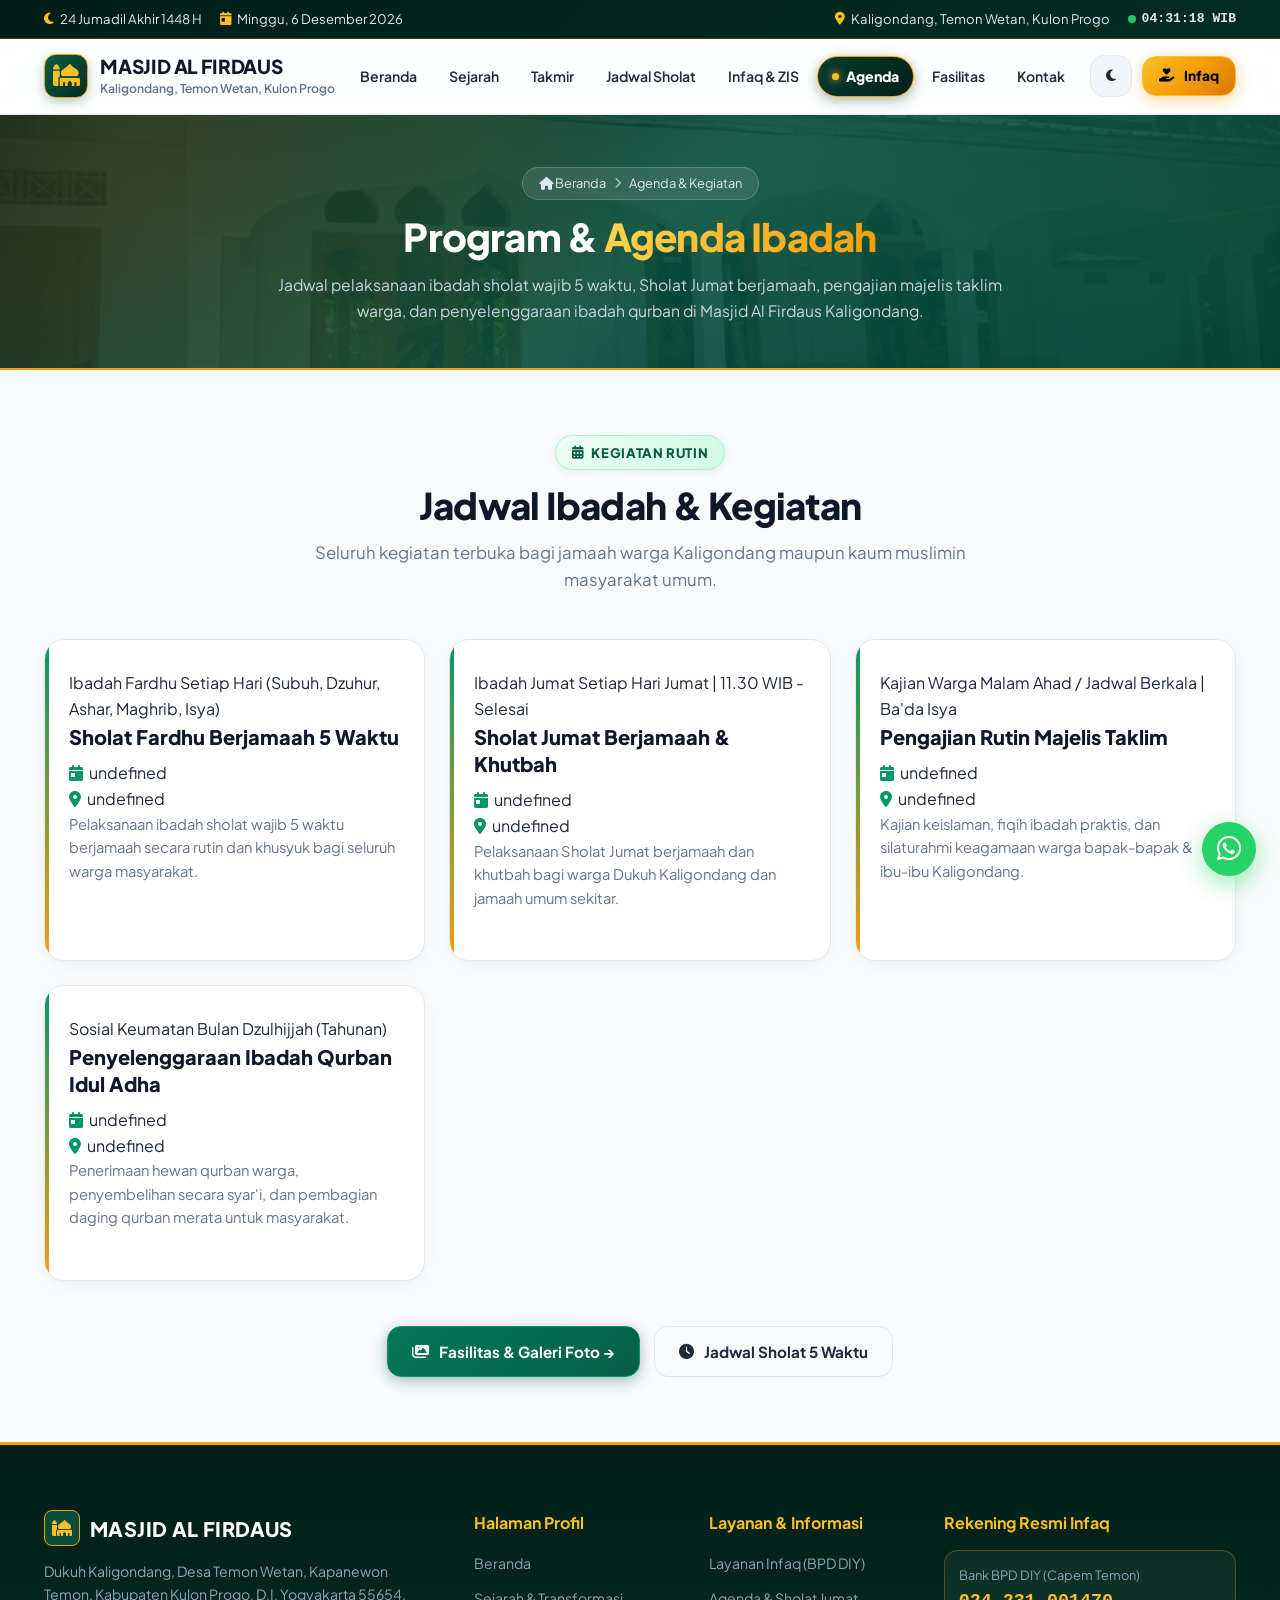
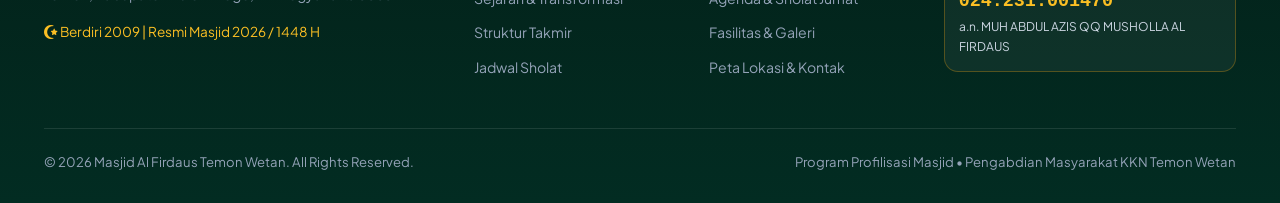
==== commit 14e73aae: "fix: tambahkan cache-busting v=2.2 agar animasi navbar langsung tampil seketika di Vercel" ====
--- a/agenda.html
+++ b/agenda.html
@@ -18,9 +18,9 @@
   <link rel="stylesheet" href="https://cdnjs.cloudflare.com/ajax/libs/font-awesome/6.5.1/css/all.min.css" />
 
   <!-- Modular CSS -->
-  <link rel="stylesheet" href="css/animations.css">
-  <link rel="stylesheet" href="css/global.css">
-  <link rel="stylesheet" href="css/agenda.css">
+  <link rel="stylesheet" href="css/animations.css?v=2.2">
+  <link rel="stylesheet" href="css/global.css?v=2.2">
+  <link rel="stylesheet" href="css/agenda.css?v=2.2">
 </head>
 <body>
 
@@ -195,9 +195,9 @@
   </a>
 
   <!-- Modular Scripts -->
-  <script src="js/data-takmir.js"></script>
-  <script src="js/prayer-times.js"></script>
-  <script src="js/global.js"></script>
-  <script src="js/agenda.js"></script>
+  <script src="js/data-takmir.js?v=2.2"></script>
+  <script src="js/prayer-times.js?v=2.2"></script>
+  <script src="js/global.js?v=2.2"></script>
+  <script src="js/agenda.js?v=2.2"></script>
 </body>
 </html>
--- a/css/animations.css
+++ b/css/animations.css
@@ -101,6 +101,34 @@
   }
 }
 
+/* Navbar Active Pill Animations */
+@keyframes navPillPop {
+  0% {
+    transform: scale(0.92);
+    opacity: 0.8;
+  }
+  50% {
+    transform: scale(1.04);
+  }
+  100% {
+    transform: scale(1);
+    opacity: 1;
+  }
+}
+
+@keyframes navDotGlow {
+  0%, 100% {
+    transform: scale(1);
+    opacity: 0.9;
+    box-shadow: 0 0 6px rgba(245, 158, 11, 0.7);
+  }
+  50% {
+    transform: scale(1.35);
+    opacity: 1;
+    box-shadow: 0 0 12px rgba(245, 158, 11, 1), 0 0 4px #ffffff;
+  }
+}
+
 .prayer-card.next-prayer {
   animation: haloGlow 3s ease-in-out infinite;
 }
--- a/css/global.css
+++ b/css/global.css
@@ -394,7 +394,7 @@
 .nav-menu {
   display: flex;
   align-items: center;
-  gap: 5px;
+  gap: 4px;
 }
 
 .nav-link {
@@ -405,13 +405,17 @@
   border-radius: var(--radius-full);
   display: inline-flex;
   align-items: center;
+  gap: 7px;
   white-space: nowrap;
-  transition: var(--transition);
+  position: relative;
+  transition: all 0.25s cubic-bezier(0.4, 0, 0.2, 1);
+  text-decoration: none;
 }
 
 .nav-link:hover {
   color: var(--primary-800);
   background-color: var(--primary-50);
+  transform: translateY(-1px);
 }
 
 [data-theme="dark"] .nav-link:hover {
@@ -419,19 +423,39 @@
   background-color: var(--primary-900);
 }
 
+/* Active Nav Indicator with Pulsing Live Dot */
 .nav-link.active {
   color: #ffffff;
-  font-weight: 700;
-  background: linear-gradient(135deg, var(--primary-800) 0%, var(--primary-900) 100%);
-  border: 1px solid var(--primary-700);
-  box-shadow: 0 2px 8px rgba(6, 78, 59, 0.25);
+  font-weight: 800;
+  background: linear-gradient(135deg, #063d2f 0%, #032018 100%);
+  border: 1px solid var(--gold-500);
+  box-shadow: 0 4px 14px rgba(6, 78, 59, 0.35), 0 0 8px rgba(245, 158, 11, 0.2);
+  animation: navPillPop 0.35s cubic-bezier(0.34, 1.56, 0.64, 1);
+}
+
+.nav-link.active::before {
+  content: '';
+  display: inline-block;
+  width: 7px;
+  height: 7px;
+  border-radius: 50%;
+  background: var(--gold-400);
+  box-shadow: 0 0 8px var(--gold-400);
+  animation: navDotGlow 2s infinite ease-in-out;
+  flex-shrink: 0;
 }
 
 [data-theme="dark"] .nav-link.active {
-  color: #000000;
-  background: linear-gradient(135deg, var(--gold-400) 0%, var(--gold-500) 100%);
-  border-color: var(--gold-400);
-  box-shadow: 0 2px 10px rgba(245, 158, 11, 0.3);
+  color: #06261c;
+  background: linear-gradient(135deg, var(--gold-300) 0%, var(--gold-500) 100%);
+  border-color: #ffffff;
+  box-shadow: 0 4px 16px rgba(245, 158, 11, 0.4), 0 0 12px rgba(245, 158, 11, 0.3);
+}
+
+[data-theme="dark"] .nav-link.active::before {
+  background: #063d2f;
+  box-shadow: 0 0 6px #063d2f;
+  animation: navDotGlow 2s infinite ease-in-out;
 }
 
 .nav-actions {
